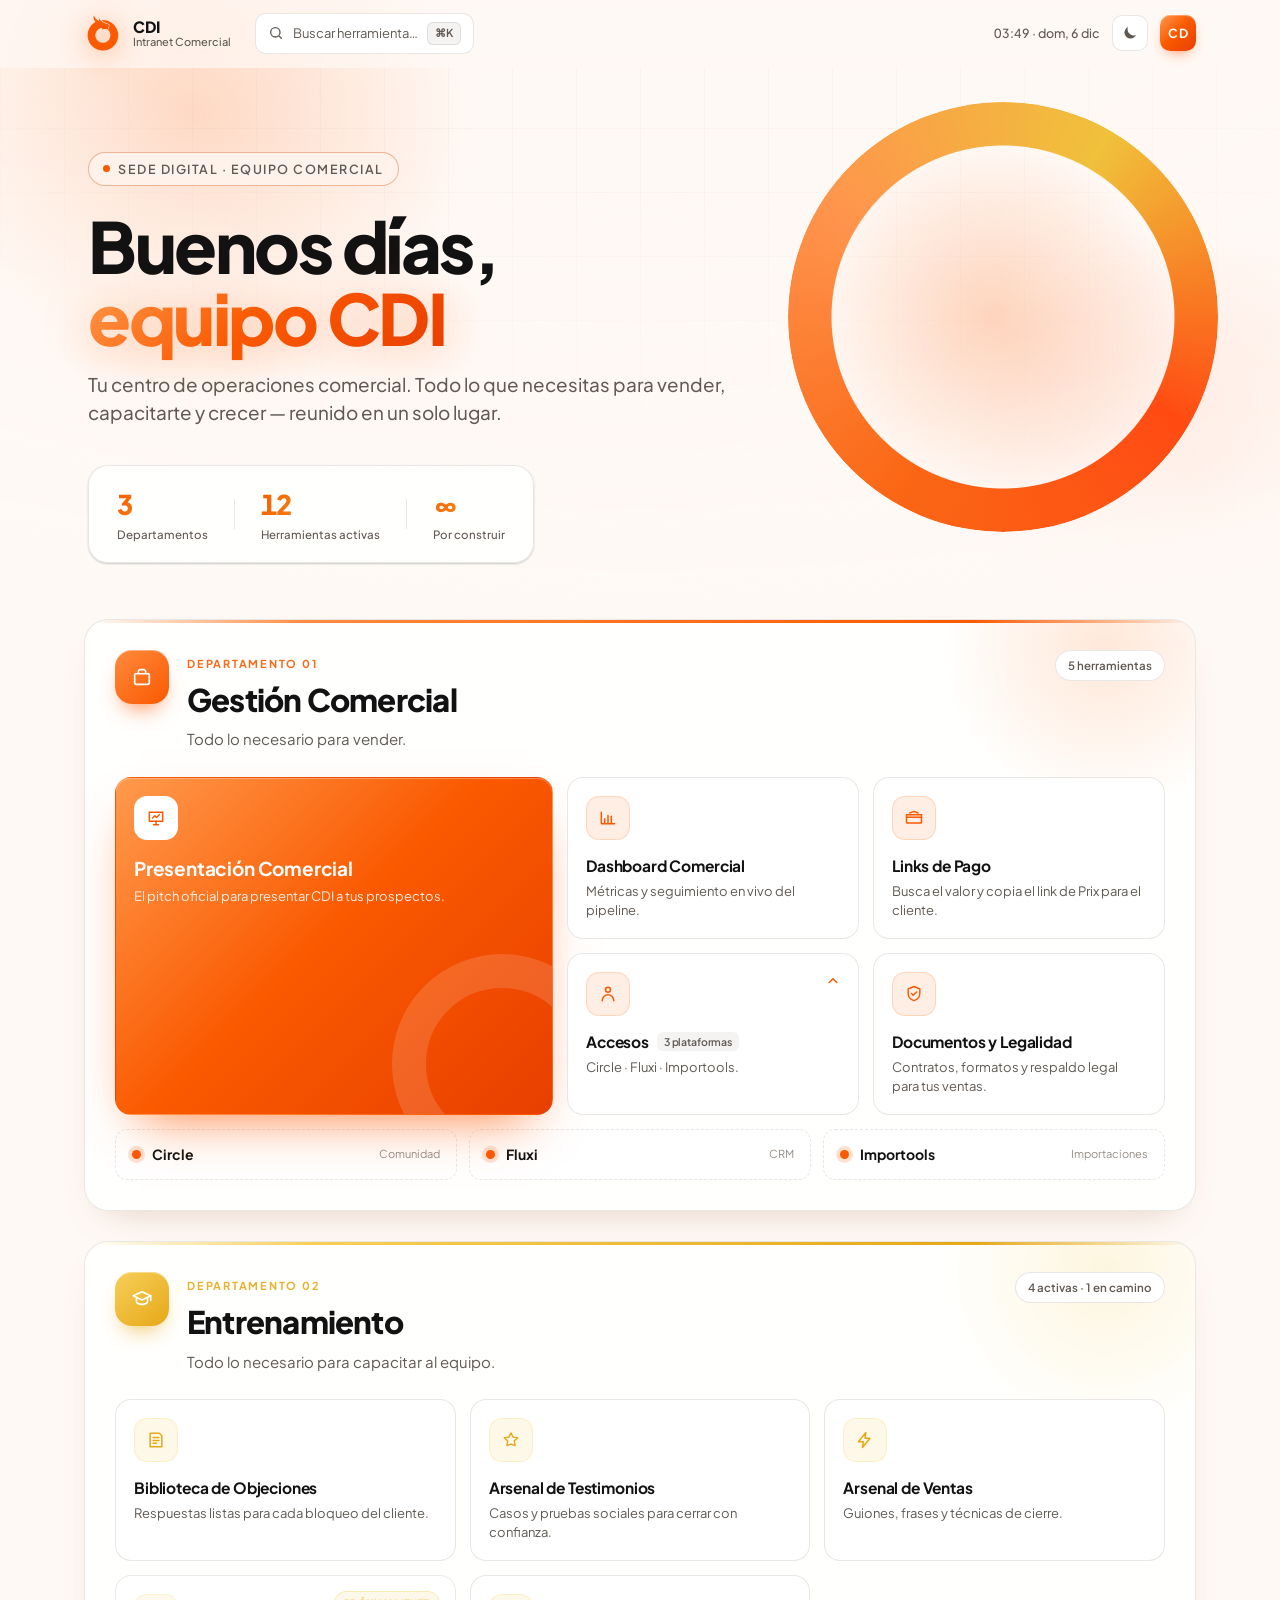
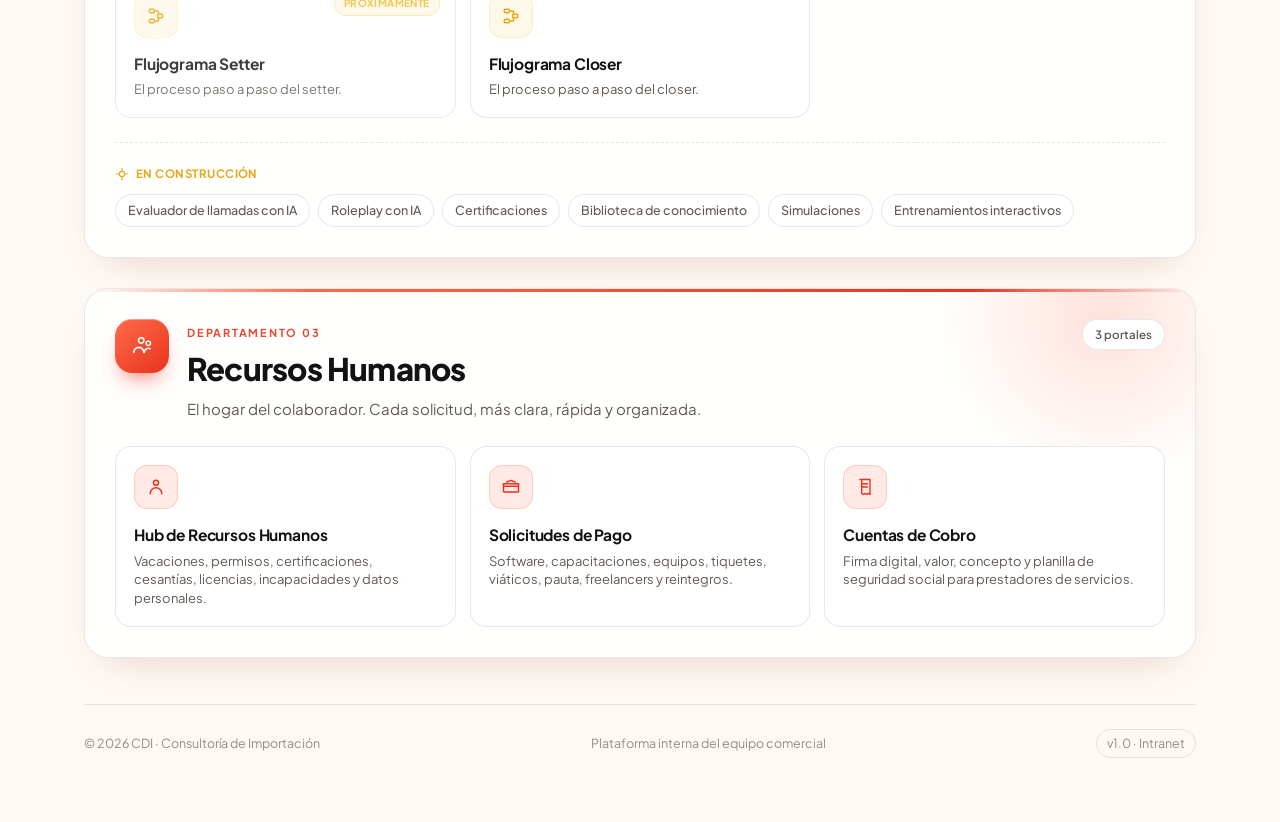
==== index.html @ a58d9285 "Links de Pago: página con los links de Prix para copiar Lee en vivo la hoja de links de Prix (con co" ====
<!DOCTYPE html>
<html lang="es" data-theme="dark">
<head>
  <meta charset="UTF-8" />
  <meta name="viewport" content="width=device-width, initial-scale=1.0" />
  <meta name="description" content="Intranet Comercial de CDI — la sede digital del equipo comercial." />
  <meta name="theme-color" content="#070707" />
  <title>CDI · Intranet Comercial</title>
  <link rel="icon" type="image/png" href="favicon.png?v=1">
  <link rel="apple-touch-icon" href="apple-touch-icon.png?v=1">

  <!-- Tipografía de marca Círculo: Plus Jakarta Sans (con fallback de sistema) -->
  <link rel="preconnect" href="https://fonts.googleapis.com" />
  <link rel="preconnect" href="https://fonts.gstatic.com" crossorigin />
  <!-- la fuente carga sin bloquear: la página se muestra de inmediato y la letra cambia al llegar -->
  <link href="https://fonts.googleapis.com/css2?family=Plus+Jakarta+Sans:wght@400;500;600;700;800&display=swap" rel="stylesheet" media="print" onload="this.media='all'" />
  <noscript><link href="https://fonts.googleapis.com/css2?family=Plus+Jakarta+Sans:wght@400;500;600;700;800&display=swap" rel="stylesheet" /></noscript>

  <link rel="stylesheet" href="style.css" />
</head>
<body>
  <!-- Capa ambiental de fondo -->
  <div class="ambient" aria-hidden="true">
    <span class="orb orb--a"></span>
    <span class="orb orb--b"></span>
    <span class="orb orb--c"></span>
    <span class="grid-lines"></span>
  </div>

  <!-- ===================== TOPBAR ===================== -->
  <header class="topbar" id="topbar">
    <div class="topbar__inner">
      <a class="brand" href="#top" aria-label="CDI · Intranet Comercial">
        <span class="brand__mark">
          <img src="logo-circulo.png" alt="" width="38" height="38">
        </span>
        <span class="brand__text">
          <strong>CDI</strong>
          <em>Intranet Comercial</em>
        </span>
      </a>

      <button class="cmd" id="cmdOpen" type="button" aria-label="Buscar en la intranet">
        <svg viewBox="0 0 24 24" width="16" height="16" aria-hidden="true"><circle cx="11" cy="11" r="7" fill="none" stroke="currentColor" stroke-width="2"/><path d="m20 20-3.2-3.2" stroke="currentColor" stroke-width="2" stroke-linecap="round"/></svg>
        <span>Buscar herramienta…</span>
        <kbd>⌘K</kbd>
      </button>

      <div class="topbar__right">
        <span class="clock" id="clock" aria-hidden="true">—</span>
        <button class="icon-btn" id="themeToggle" type="button" aria-label="Cambiar tema">
          <svg class="ic-sun" viewBox="0 0 24 24" width="18" height="18" aria-hidden="true"><circle cx="12" cy="12" r="4.2" fill="currentColor"/><g stroke="currentColor" stroke-width="1.8" stroke-linecap="round"><path d="M12 3v2.4M12 18.6V21M3 12h2.4M18.6 12H21M5.6 5.6l1.7 1.7M16.7 16.7l1.7 1.7M18.4 5.6l-1.7 1.7M7.3 16.7l-1.7 1.7"/></g></svg>
          <svg class="ic-moon" viewBox="0 0 24 24" width="18" height="18" aria-hidden="true"><path d="M20 14.5A8 8 0 0 1 9.5 4a8 8 0 1 0 10.5 10.5Z" fill="currentColor"/></svg>
        </button>
        <div class="avatar" id="avatar" title="Colaborador CDI">CD</div>
      </div>
    </div>
  </header>

  <main id="top">
    <!-- ===================== HERO / LOBBY ===================== -->
    <section class="hero reveal">
      <p class="hero__eyebrow">
        <span class="pulse"></span> Sede digital · Equipo Comercial
      </p>
      <h1 class="hero__title" id="greeting">Bienvenido a CDI</h1>
      <p class="hero__sub">
        Tu centro de operaciones comercial. Todo lo que necesitas para vender,
        capacitarte y crecer — reunido en un solo lugar.
      </p>

      <div class="hero__stats">
        <div class="stat">
          <span class="stat__num" data-count="3">3</span>
          <span class="stat__label">Departamentos</span>
        </div>
        <span class="stat__div"></span>
        <div class="stat">
          <span class="stat__num" data-count="12">12</span>
          <span class="stat__label">Herramientas activas</span>
        </div>
        <span class="stat__div"></span>
        <div class="stat">
          <span class="stat__num">∞</span>
          <span class="stat__label">Por construir</span>
        </div>
      </div>
    </section>

    <!-- ===================== DEPARTAMENTOS ===================== -->
    <section class="departments" aria-label="Departamentos">

      <!-- ========== 1 · GESTIÓN COMERCIAL ========== -->
      <article class="dept dept--comercial reveal" data-accent="comercial" id="dep-comercial">
        <div class="dept__glow" aria-hidden="true"></div>
        <header class="dept__head">
          <div class="dept__badge">
            <svg viewBox="0 0 24 24" width="22" height="22" aria-hidden="true"><path d="M4 8.5h16M8 8.5V6.2A2.2 2.2 0 0 1 10.2 4h3.6A2.2 2.2 0 0 1 16 6.2v2.3M5 8.5h14a1 1 0 0 1 1 1V18a2 2 0 0 1-2 2H6a2 2 0 0 1-2-2V9.5a1 1 0 0 1 1-1Z" fill="none" stroke="currentColor" stroke-width="1.8" stroke-linejoin="round"/></svg>
          </div>
          <div class="dept__titles">
            <span class="dept__kicker">Departamento 01</span>
            <h2 class="dept__name">Gestión Comercial</h2>
            <p class="dept__desc">Todo lo necesario para vender.</p>
          </div>
          <span class="dept__count">5 herramientas</span>
        </header>

        <div class="tools tools--feature">
          <a class="tool tool--primary" href="https://consultoriaimportacion-crypto.github.io/Presentacion/" target="_blank" rel="noopener" data-name="presentación comercial">
            <span class="tool__ic">
              <svg viewBox="0 0 24 24" width="20" height="20" aria-hidden="true"><path d="M4 5h16v11H4z" fill="none" stroke="currentColor" stroke-width="1.8"/><path d="M9 20h6M12 16v4" stroke="currentColor" stroke-width="1.8" stroke-linecap="round"/><path d="M8 12l2.6-2.6 2 2L16 8" fill="none" stroke="currentColor" stroke-width="1.8" stroke-linecap="round" stroke-linejoin="round"/></svg>
            </span>
            <span class="tool__body">
              <strong class="tool__name">Presentación Comercial</strong>
              <span class="tool__desc">El pitch oficial para presentar CDI a tus prospectos.</span>
            </span>
            <span class="tool__arrow" aria-hidden="true">↗</span>
          </a>

          <a class="tool" href="https://mejiacarlosenrique.github.io/GHL---CDI/" target="_blank" rel="noopener" data-name="dashboard comercial">
            <span class="tool__ic">
              <svg viewBox="0 0 24 24" width="20" height="20" aria-hidden="true"><path d="M4 19V5M20 19H4M8 19v-6M12 19V9M16 19v-9" fill="none" stroke="currentColor" stroke-width="1.8" stroke-linecap="round" stroke-linejoin="round"/></svg>
            </span>
            <span class="tool__body">
              <strong class="tool__name">Dashboard Comercial</strong>
              <span class="tool__desc">Métricas y seguimiento en vivo del pipeline.</span>
            </span>
            <span class="tool__arrow" aria-hidden="true">↗</span>
          </a>

          <a class="tool" href="pagos.html" data-name="links de pago prix pse cobro">
            <span class="tool__ic">
              <svg viewBox="0 0 24 24" width="20" height="20" aria-hidden="true"><path d="M3 8h18v9a1 1 0 0 1-1 1H4a1 1 0 0 1-1-1V8Z" fill="none" stroke="currentColor" stroke-width="1.8"/><path d="M3 11h18" stroke="currentColor" stroke-width="1.8"/><path d="M7 6l5-2 5 2" fill="none" stroke="currentColor" stroke-width="1.8" stroke-linecap="round" stroke-linejoin="round"/></svg>
            </span>
            <span class="tool__body">
              <strong class="tool__name">Links de Pago</strong>
              <span class="tool__desc">Busca el valor y copia el link de Prix para el cliente.</span>
            </span>
            <span class="tool__arrow" aria-hidden="true">→</span>
          </a>

          <button class="tool tool--group" type="button" data-name="accesos circle fluxi importools" aria-expanded="true" aria-controls="accesos-panel">
            <span class="tool__ic">
              <svg viewBox="0 0 24 24" width="20" height="20" aria-hidden="true"><path d="M15 7a3 3 0 1 0-6 0 3 3 0 0 0 6 0Z" fill="none" stroke="currentColor" stroke-width="1.8"/><path d="M5 20a7 7 0 0 1 14 0" fill="none" stroke="currentColor" stroke-width="1.8" stroke-linecap="round"/></svg>
            </span>
            <span class="tool__body">
              <strong class="tool__name">Accesos <span class="tool__hint">3 plataformas</span></strong>
              <span class="tool__desc">Circle · Fluxi · Importools.</span>
            </span>
            <span class="tool__chev" aria-hidden="true">
              <svg viewBox="0 0 24 24" width="18" height="18"><path d="m7 10 5 5 5-5" fill="none" stroke="currentColor" stroke-width="2" stroke-linecap="round" stroke-linejoin="round"/></svg>
            </span>
          </button>

          <a class="tool" href="legalidad.html" data-name="documentos y legalidad contratos cámara de comercio rut certificación bancaria">
            <span class="tool__ic">
              <svg viewBox="0 0 24 24" width="20" height="20" aria-hidden="true"><path d="M12 3l7 3v5c0 4.4-3 7.6-7 9-4-1.4-7-4.6-7-9V6l7-3Z" fill="none" stroke="currentColor" stroke-width="1.7" stroke-linejoin="round"/><path d="M9 11.5l2 2 4-4" fill="none" stroke="currentColor" stroke-width="1.7" stroke-linecap="round" stroke-linejoin="round"/></svg>
            </span>
            <span class="tool__body">
              <strong class="tool__name">Documentos y Legalidad</strong>
              <span class="tool__desc">Contratos, formatos y respaldo legal para tus ventas.</span>
            </span>
            <span class="tool__arrow" aria-hidden="true">→</span>
          </a>
        </div>

        <div class="accesos" id="accesos-panel">
          <a class="access" href="https://curso.circulodeimportadores.com/c/avisos-y-comunidad?post_login_redirect=https%3A%2F%2Fcurso.circulodeimportadores.com%2F">
            <span class="access__dot"></span>
            <span class="access__name">Circle</span>
            <span class="access__meta">Comunidad</span>
          </a>
          <a class="access" href="https://app.fluxi.co/">
            <span class="access__dot"></span>
            <span class="access__name">Fluxi</span>
            <span class="access__meta">CRM</span>
          </a>
          <a class="access" href="https://importools.com.co/dashboard/importaciones/">
            <span class="access__dot"></span>
            <span class="access__name">Importools</span>
            <span class="access__meta">Importaciones</span>
          </a>
        </div>
      </article>

      <!-- ========== 2 · ENTRENAMIENTO ========== -->
      <article class="dept dept--entrenamiento reveal" data-accent="entrenamiento" id="dep-entrenamiento">
        <div class="dept__glow" aria-hidden="true"></div>
        <header class="dept__head">
          <div class="dept__badge">
            <svg viewBox="0 0 24 24" width="22" height="22" aria-hidden="true"><path d="M12 4 2.5 8.5 12 13l9.5-4.5L12 4Z" fill="none" stroke="currentColor" stroke-width="1.8" stroke-linejoin="round"/><path d="M6 10.5V15c0 1.4 2.7 2.8 6 2.8s6-1.4 6-2.8v-4.5M21.5 8.5v5" fill="none" stroke="currentColor" stroke-width="1.8" stroke-linecap="round"/></svg>
          </div>
          <div class="dept__titles">
            <span class="dept__kicker">Departamento 02</span>
            <h2 class="dept__name">Entrenamiento</h2>
            <p class="dept__desc">Todo lo necesario para capacitar al equipo.</p>
          </div>
          <span class="dept__count">4 activas · 1 en camino</span>
        </header>

        <div class="tools tools--grid">
          <a class="tool" href="https://consultoriaimportacion-crypto.github.io/objeciones/" target="_blank" rel="noopener" data-name="biblioteca de objeciones">
            <span class="tool__ic">
              <svg viewBox="0 0 24 24" width="20" height="20" aria-hidden="true"><path d="M5 4h11l3 3v13H5z" fill="none" stroke="currentColor" stroke-width="1.8" stroke-linejoin="round"/><path d="M8.5 9h7M8.5 12.5h7M8.5 16h4" stroke="currentColor" stroke-width="1.8" stroke-linecap="round"/></svg>
            </span>
            <span class="tool__body">
              <strong class="tool__name">Biblioteca de Objeciones</strong>
              <span class="tool__desc">Respuestas listas para cada bloqueo del cliente.</span>
            </span>
            <span class="tool__arrow" aria-hidden="true">↗</span>
          </a>

          <a class="tool" href="https://consultoriaimportacion-crypto.github.io/ARSENAL-DE-TESTIMONIOS/Arsenal_de_Casos.html" target="_blank" rel="noopener" data-name="arsenal de testimonios">
            <span class="tool__ic">
              <svg viewBox="0 0 24 24" width="20" height="20" aria-hidden="true"><path d="M12 3.5l2.5 5 5.5.8-4 3.9.95 5.5L12 16.9 7.1 18.7 8 13.2 4 9.3l5.5-.8L12 3.5Z" fill="none" stroke="currentColor" stroke-width="1.7" stroke-linejoin="round"/></svg>
            </span>
            <span class="tool__body">
              <strong class="tool__name">Arsenal de Testimonios</strong>
              <span class="tool__desc">Casos y pruebas sociales para cerrar con confianza.</span>
            </span>
            <span class="tool__arrow" aria-hidden="true">↗</span>
          </a>

          <a class="tool" href="https://consultoriaimportacion-crypto.github.io/closing/?v=2" target="_blank" rel="noopener" data-name="arsenal de ventas cierre closing">
            <span class="tool__ic">
              <svg viewBox="0 0 24 24" width="20" height="20" aria-hidden="true"><path d="M13 3 4 14h6l-1 7 9-11h-6l1-7Z" fill="none" stroke="currentColor" stroke-width="1.8" stroke-linejoin="round"/></svg>
            </span>
            <span class="tool__body">
              <strong class="tool__name">Arsenal de Ventas</strong>
              <span class="tool__desc">Guiones, frases y técnicas de cierre.</span>
            </span>
            <span class="tool__arrow" aria-hidden="true">↗</span>
          </a>

          <span class="tool tool--soon" data-name="flujograma setter" aria-disabled="true" tabindex="0">
            <span class="tool__ic">
              <svg viewBox="0 0 24 24" width="20" height="20" aria-hidden="true"><rect x="4" y="4" width="6" height="4" rx="1" fill="none" stroke="currentColor" stroke-width="1.8"/><rect x="14" y="10" width="6" height="4" rx="1" fill="none" stroke="currentColor" stroke-width="1.8"/><rect x="4" y="16" width="6" height="4" rx="1" fill="none" stroke="currentColor" stroke-width="1.8"/><path d="M10 6h4a1 1 0 0 1 1 1v3M10 18h4a1 1 0 0 0 1-1v-3" fill="none" stroke="currentColor" stroke-width="1.8"/></svg>
            </span>
            <span class="tool__body">
              <strong class="tool__name">Flujograma Setter</strong>
              <span class="tool__desc">El proceso paso a paso del setter.</span>
            </span>
            <span class="badge badge--soon">Próximamente</span>
          </span>

          <a class="tool" href="https://consultoriaimportacion-crypto.github.io/FLUJOCLOSING/" target="_blank" rel="noopener" data-name="flujograma closer proceso cierre">
            <span class="tool__ic">
              <svg viewBox="0 0 24 24" width="20" height="20" aria-hidden="true"><rect x="4" y="4" width="6" height="4" rx="1" fill="none" stroke="currentColor" stroke-width="1.8"/><rect x="14" y="10" width="6" height="4" rx="1" fill="none" stroke="currentColor" stroke-width="1.8"/><rect x="4" y="16" width="6" height="4" rx="1" fill="none" stroke="currentColor" stroke-width="1.8"/><path d="M10 6h4a1 1 0 0 1 1 1v3M10 18h4a1 1 0 0 0 1-1v-3" fill="none" stroke="currentColor" stroke-width="1.8"/></svg>
            </span>
            <span class="tool__body">
              <strong class="tool__name">Flujograma Closer</strong>
              <span class="tool__desc">El proceso paso a paso del closer.</span>
            </span>
            <span class="tool__arrow" aria-hidden="true">↗</span>
          </a>
        </div>

        <footer class="roadmap">
          <span class="roadmap__label">
            <svg viewBox="0 0 24 24" width="14" height="14" aria-hidden="true"><path d="M12 2v4M12 18v4M2 12h4M18 12h4" stroke="currentColor" stroke-width="2" stroke-linecap="round"/><circle cx="12" cy="12" r="4.5" fill="none" stroke="currentColor" stroke-width="2"/></svg>
            En construcción
          </span>
          <ul class="roadmap__chips">
            <li>Evaluador de llamadas con IA</li>
            <li>Roleplay con IA</li>
            <li>Certificaciones</li>
            <li>Biblioteca de conocimiento</li>
            <li>Simulaciones</li>
            <li>Entrenamientos interactivos</li>
          </ul>
        </footer>
      </article>

      <!-- ========== 3 · RECURSOS HUMANOS ========== -->
      <article class="dept dept--rrhh reveal" data-accent="rrhh" id="dep-rrhh">
        <div class="dept__glow" aria-hidden="true"></div>
        <header class="dept__head">
          <div class="dept__badge">
            <svg viewBox="0 0 24 24" width="22" height="22" aria-hidden="true"><path d="M9 8a3 3 0 1 0-.001-.001M16.5 9a2.4 2.4 0 1 0 0-.001" fill="none" stroke="currentColor" stroke-width="1.8"/><path d="M3 19a5.5 5.5 0 0 1 11 0M14.5 19a4.5 4.5 0 0 1 6.5-4.02" fill="none" stroke="currentColor" stroke-width="1.8" stroke-linecap="round"/></svg>
          </div>
          <div class="dept__titles">
            <span class="dept__kicker">Departamento 03</span>
            <h2 class="dept__name">Recursos Humanos</h2>
            <p class="dept__desc">El hogar del colaborador. Cada solicitud, más clara, rápida y organizada.</p>
          </div>
          <span class="dept__count">3 portales</span>
        </header>

        <div class="tools tools--grid">
          <a class="tool" href="https://script.google.com/macros/s/AKfycbxIp4zqeXZGeF3pByD9rQe2dy8ywq8Gs6Z43b3OyNgXsw26rpiQXkJwePshu7A9S2L6PQ/exec" target="_blank" rel="noopener" data-name="hub de recursos humanos vacaciones permisos incapacidades">
            <span class="tool__ic">
              <svg viewBox="0 0 24 24" width="20" height="20" aria-hidden="true"><path d="M15 7a3 3 0 1 0-6 0 3 3 0 0 0 6 0Z" fill="none" stroke="currentColor" stroke-width="1.8"/><path d="M5 20a7 7 0 0 1 14 0" fill="none" stroke="currentColor" stroke-width="1.8" stroke-linecap="round"/></svg>
            </span>
            <span class="tool__body">
              <strong class="tool__name">Hub de Recursos Humanos</strong>
              <span class="tool__desc">Vacaciones, permisos, certificaciones, cesantías, licencias, incapacidades y datos personales.</span>
            </span>
            <span class="tool__arrow" aria-hidden="true">↗</span>
          </a>

          <a class="tool" href="https://script.google.com/macros/s/AKfycbwYhcwB9-ssNK3XIppE-UbyPW4-LU3EAcSBA6LuRrw-Fv2vvN2JLWUM8jHxZQyGgWH2Pg/exec" target="_blank" rel="noopener" data-name="portal de solicitudes de pago viaticos software">
            <span class="tool__ic">
              <svg viewBox="0 0 24 24" width="20" height="20" aria-hidden="true"><path d="M3 8h18v9a1 1 0 0 1-1 1H4a1 1 0 0 1-1-1V8Z" fill="none" stroke="currentColor" stroke-width="1.8"/><path d="M3 11h18" stroke="currentColor" stroke-width="1.8"/><path d="M7 6l5-2 5 2" fill="none" stroke="currentColor" stroke-width="1.8" stroke-linecap="round" stroke-linejoin="round"/></svg>
            </span>
            <span class="tool__body">
              <strong class="tool__name">Solicitudes de Pago</strong>
              <span class="tool__desc">Software, capacitaciones, equipos, tiquetes, viáticos, pauta, freelancers y reintegros.</span>
            </span>
            <span class="tool__arrow" aria-hidden="true">↗</span>
          </a>

          <a class="tool" href="https://script.google.com/macros/s/AKfycbyQmAAyQeXSKdE66JiZekl02hXFp1_J5DjIG2PfjMC3YqGB8W5sEboW4dJCLk_t1_Sy/exec" target="_blank" rel="noopener" data-name="portal de cuentas de cobro firma digital">
            <span class="tool__ic">
              <svg viewBox="0 0 24 24" width="20" height="20" aria-hidden="true"><path d="M6 3h12v18l-2-1.3-2 1.3-2-1.3-2 1.3-2-1.3V3Z" fill="none" stroke="currentColor" stroke-width="1.7" stroke-linejoin="round"/><path d="M9 8h6M9 12h6" stroke="currentColor" stroke-width="1.7" stroke-linecap="round"/></svg>
            </span>
            <span class="tool__body">
              <strong class="tool__name">Cuentas de Cobro</strong>
              <span class="tool__desc">Firma digital, valor, concepto y planilla de seguridad social para prestadores de servicios.</span>
            </span>
            <span class="tool__arrow" aria-hidden="true">↗</span>
          </a>
        </div>
      </article>

    </section>

    <footer class="site-foot">
      <span>© <span id="year">2026</span> CDI · Consultoría de Importación</span>
      <span class="site-foot__mid">Plataforma interna del equipo comercial</span>
      <span class="site-foot__ver">v1.0 · Intranet</span>
    </footer>
  </main>

  <!-- ===================== COMMAND PALETTE ===================== -->
  <div class="palette" id="palette" hidden>
    <div class="palette__backdrop" data-close></div>
    <div class="palette__panel" role="dialog" aria-modal="true" aria-label="Buscar herramienta">
      <div class="palette__input">
        <svg viewBox="0 0 24 24" width="18" height="18" aria-hidden="true"><circle cx="11" cy="11" r="7" fill="none" stroke="currentColor" stroke-width="2"/><path d="m20 20-3.2-3.2" stroke="currentColor" stroke-width="2" stroke-linecap="round"/></svg>
        <input type="text" id="paletteInput" placeholder="Buscar herramienta, departamento o recurso…" autocomplete="off" />
        <kbd data-close>Esc</kbd>
      </div>
      <ul class="palette__list" id="paletteList"></ul>
      <div class="palette__empty" id="paletteEmpty" hidden>Sin resultados.</div>
    </div>
  </div>

  <div class="toast" id="toast" role="status" aria-live="polite"></div>

  <script src="script.js"></script>
</body>
</html>
---- style.css ----
/* ==========================================================================
   CDI · Intranet Comercial — style.css
   Vanilla. Sin frameworks. Sin dependencias.
   ========================================================================== */

/* ----------------------------- TOKENS ------------------------------------ */
/* Paleta de Círculo de Importadores: negro profundo + naranja fuego + dorado */
:root {
  --ff: "Plus Jakarta Sans", -apple-system, BlinkMacSystemFont, "Segoe UI", Roboto, Helvetica, Arial, sans-serif;

  /* Marca Círculo */
  --cdi:        #FA5900;   /* naranja fuego */
  --cdi-2:      #FF8A3D;   /* naranja claro */
  --ember:      #FF3D00;   /* brasa */
  --gold:       #EFBC2A;   /* dorado */
  --fire: linear-gradient(135deg, #FF9A4D 0%, #FA5900 48%, #E83F00 100%);

  /* Acentos por departamento (todos dentro de la paleta) */
  --acc-comercial-1: #FF8A3D;  --acc-comercial-2: #FA5900;
  --acc-entren-1:    #F7CF5A;  --acc-entren-2:    #E6A817;
  --acc-rrhh-1:      #FF6B4A;  --acc-rrhh-2:      #E8331C;

  --radius:     24px;
  --radius-sm:  16px;
  --radius-xs:  12px;

  --maxw: 1160px;
  --ease: cubic-bezier(.22,.61,.36,1);
  --ease-out: cubic-bezier(.16,1,.3,1);

  --shadow-sm: 0 1px 2px rgba(0,0,0,.2);
  --shadow:    0 18px 40px -20px rgba(0,0,0,.7);
  --shadow-lg: 0 40px 80px -30px rgba(0,0,0,.75);
}

/* ---- Tema oscuro (default) ---- */
[data-theme="dark"] {
  --bg:        #070707;
  --bg-2:      #0E0E0E;
  --panel:     rgba(17,17,17,.9);
  --panel-2:   rgba(28,28,28,.6);
  --tile:      rgba(255,255,255,.035);
  --tile-h:    rgba(255,255,255,.065);
  --line:      rgba(255,255,255,.085);
  --line-2:    rgba(255,255,255,.055);
  --text:      #F8F5F2;
  --muted:     #ABA49E;
  --faint:     #79736D;
  --kbd:       rgba(255,255,255,.07);
  --spot:      rgba(250,89,0,.14);
  color-scheme: dark;
}

/* ---- Tema claro ---- */
[data-theme="light"] {
  --bg:        #FFF9F5;
  --bg-2:      #FFF1E7;
  --panel:     rgba(255,255,255,.9);
  --panel-2:   rgba(255,255,255,.75);
  --tile:      #ffffff;
  --tile-h:    #FFFAF6;
  --line:      rgba(40,20,5,.10);
  --line-2:    rgba(40,20,5,.065);
  --text:      #121212;
  --muted:     #615A54;
  --faint:     #948C85;
  --kbd:       rgba(40,20,5,.05);
  --spot:      rgba(250,89,0,.09);
  color-scheme: light;
  --shadow:    0 18px 40px -22px rgba(120,50,0,.25);
  --shadow-lg: 0 40px 80px -34px rgba(120,50,0,.3);
}

/* ----------------------------- RESET ------------------------------------- */
*, *::before, *::after { box-sizing: border-box; margin: 0; padding: 0; }
html { scroll-behavior: smooth; -webkit-text-size-adjust: 100%; overflow-x: clip; }
body {
  font-family: var(--ff);
  background: var(--bg);
  color: var(--text);
  line-height: 1.5;
  min-height: 100dvh;
  overflow-x: clip;
  -webkit-font-smoothing: antialiased;
  text-rendering: optimizeLegibility;
  letter-spacing: 0;
  transition: background .5s var(--ease), color .35s var(--ease);
}
a { color: inherit; text-decoration: none; }
button { font: inherit; color: inherit; cursor: pointer; background: none; border: none; }
img, svg { display: block; }
::selection { background: color-mix(in srgb, var(--cdi) 45%, transparent); color: #fff; }

/* ----------------------------- AMBIENT ----------------------------------- */
.ambient { position: fixed; inset: 0; z-index: -1; overflow: hidden; pointer-events: none; }
.ambient::after {
  content: ""; position: absolute; inset: 0;
  background: radial-gradient(120% 80% at 50% -10%, transparent 40%, var(--bg) 100%);
}
.orb { position: absolute; border-radius: 50%; opacity: .5; } /* sin filter: blur, el degradado ya es suave y así no pesa */
.orb--a { width: 46vw; height: 46vw; top: -14vw; left: -8vw;
  background: radial-gradient(circle, var(--cdi) 0%, transparent 68%); opacity: .32; }
.orb--b { width: 38vw; height: 38vw; top: 24vh; right: -12vw;
  background: radial-gradient(circle, var(--ember) 0%, transparent 68%); opacity: .16; }
.orb--c { width: 34vw; height: 34vw; bottom: -12vw; left: 30vw;
  background: radial-gradient(circle, var(--gold) 0%, transparent 68%); opacity: .16; }
[data-theme="light"] .orb { opacity: .2; }
.grid-lines { position: absolute; inset: 0;
  background-image: linear-gradient(var(--line-2) 1px, transparent 1px),
                    linear-gradient(90deg, var(--line-2) 1px, transparent 1px);
  background-size: 64px 64px;
  mask-image: radial-gradient(120% 90% at 50% 0%, #000 5%, transparent 70%);
  opacity: .5; }

/* ----------------------------- TOPBAR ------------------------------------ */
.topbar { position: sticky; top: 0; z-index: 40;
  backdrop-filter: saturate(1.4) blur(16px); -webkit-backdrop-filter: saturate(1.4) blur(16px);
  background: color-mix(in srgb, var(--bg) 72%, transparent);
  border-bottom: 1px solid transparent; transition: border-color .3s, background .3s; }
.topbar.is-stuck { border-bottom-color: var(--line); }
.topbar__inner { max-width: var(--maxw); margin: 0 auto; padding: 13px 24px;
  display: flex; align-items: center; gap: 18px; }

.brand { display: flex; align-items: center; gap: 11px; flex-shrink: 0; }
.brand__mark { width: 38px; height: 38px; display: grid; place-items: center;
  filter: drop-shadow(0 4px 14px rgba(250,89,0,.45)); transition: transform .5s var(--ease-out); }
.brand__mark img { width: 100%; height: 100%; }
.brand:hover .brand__mark { transform: rotate(-12deg) scale(1.05); }
.brand__text { display: flex; flex-direction: column; line-height: 1.05; }
.brand__text strong { font-size: 15.5px; font-weight: 800; letter-spacing: .01em; }
.brand__text em { font-style: normal; font-size: 11px; color: var(--muted); font-weight: 500; }

.cmd { margin-left: 6px; display: flex; align-items: center; gap: 9px;
  padding: 8px 12px; border-radius: 11px; color: var(--muted);
  background: var(--tile); border: 1px solid var(--line); min-width: 210px;
  transition: border-color .2s, background .2s, color .2s; }
.cmd:hover { border-color: color-mix(in srgb, var(--cdi) 40%, var(--line)); color: var(--text); }
.cmd span { font-size: 13px; flex: 1; text-align: left; }
.cmd kbd, .palette kbd { font-family: var(--ff); font-size: 11px; font-weight: 600;
  padding: 2px 7px; border-radius: 6px; background: var(--kbd); color: var(--muted);
  border: 1px solid var(--line); }

.topbar__right { margin-left: auto; display: flex; align-items: center; gap: 12px; }
.clock { font-size: 12.5px; color: var(--muted); font-variant-numeric: tabular-nums; font-weight: 500; }
.icon-btn { width: 36px; height: 36px; border-radius: 10px; display: grid; place-items: center;
  color: var(--muted); border: 1px solid var(--line); background: var(--tile);
  transition: color .2s, border-color .2s, transform .2s; }
.icon-btn:hover { color: var(--text); border-color: var(--line); transform: translateY(-1px); }
.ic-moon { display: none; }
[data-theme="light"] .ic-sun { display: none; }
[data-theme="light"] .ic-moon { display: block; }
.avatar { width: 36px; height: 36px; border-radius: 10px; display: grid; place-items: center;
  font-size: 12.5px; font-weight: 700; color: #fff; letter-spacing: .04em;
  background: var(--fire);
  box-shadow: 0 6px 16px -8px var(--cdi), inset 0 1px 0 rgba(255,255,255,.3); }

/* ----------------------------- HERO -------------------------------------- */
main { max-width: var(--maxw); margin: 0 auto; padding: 0 24px 64px; }
.hero { position: relative; padding: 84px 4px 56px; isolation: isolate; }
/* anillo de marca (eco del logo de Círculo) */
.hero::before { content: ""; position: absolute; z-index: -1; right: -2%; top: 34px;
  width: min(430px, 40vw); aspect-ratio: 1; border-radius: 50%;
  background: conic-gradient(from 210deg, #FA5900, #FF8A3D, #EFBC2A, #FF3D00, #FA5900);
  -webkit-mask: radial-gradient(farthest-side, transparent calc(100% - 44px), #000 calc(100% - 43px));
          mask: radial-gradient(farthest-side, transparent calc(100% - 44px), #000 calc(100% - 43px));
  opacity: .92; animation: spin 38s linear infinite; will-change: transform; }
.hero::after { content: ""; position: absolute; z-index: -2; right: 2%; top: 70px;
  width: min(360px, 34vw); aspect-ratio: 1; border-radius: 50%;
  background: radial-gradient(circle, rgba(250,89,0,.42), transparent 70%); }
[data-theme="light"] .hero::after { opacity: .55; }
.hero__eyebrow { display: inline-flex; align-items: center; gap: 8px; font-size: 12.5px;
  font-weight: 600; color: var(--muted); text-transform: uppercase; letter-spacing: .12em;
  padding: 7px 14px; border: 1px solid color-mix(in srgb, var(--cdi) 30%, var(--line)); border-radius: 999px;
  background: color-mix(in srgb, var(--cdi) 8%, var(--tile)); }
.pulse { width: 7px; height: 7px; border-radius: 50%; background: var(--cdi);
  box-shadow: 0 0 0 0 color-mix(in srgb, var(--cdi) 70%, transparent); animation: pulse 2.4s infinite; }
@keyframes pulse { 0% { box-shadow: 0 0 0 0 color-mix(in srgb, var(--cdi) 60%, transparent); }
  70% { box-shadow: 0 0 0 9px transparent; } 100% { box-shadow: 0 0 0 0 transparent; } }

.hero__title { margin: 24px 0 16px; font-size: clamp(2.5rem, 6.4vw, 4.4rem); font-weight: 800;
  line-height: 1.02; letter-spacing: -0.035em; max-width: 13ch; color: var(--text); }
.fire-text { white-space: nowrap; background: var(--fire); -webkit-background-clip: text; background-clip: text; color: transparent;
  filter: drop-shadow(0 6px 24px rgba(250,89,0,.35)); }
.hero__sub { font-size: clamp(1rem, 1.8vw, 1.18rem); color: var(--muted); max-width: 46ch; font-weight: 450; }

.hero__stats { margin-top: 38px; display: inline-flex; align-items: center; gap: 26px;
  padding: 18px 28px; border: 1px solid var(--line); border-radius: 20px;
  background: var(--panel); box-shadow: var(--shadow-sm); }
.stat { display: flex; flex-direction: column; gap: 2px; }
.stat__num { font-size: 1.7rem; font-weight: 800; letter-spacing: -.02em; font-variant-numeric: tabular-nums;
  background: linear-gradient(120deg, var(--cdi), var(--gold)); -webkit-background-clip: text; background-clip: text; color: transparent; }
.stat__label { font-size: 11.5px; color: var(--muted); font-weight: 500; }
.stat__div { width: 1px; height: 30px; background: var(--line); }

/* --------------------------- DEPARTMENTS --------------------------------- */
.departments { display: flex; flex-direction: column; gap: 30px; }

.dept { position: relative; isolation: isolate; overflow: hidden;
  border: 1px solid var(--line); border-radius: var(--radius); background: var(--panel);
  padding: 30px; box-shadow: var(--shadow);
  transition: transform .4s var(--ease-out), border-color .4s, box-shadow .4s; }
.dept::before { /* borde superior de fuego */
  content: ""; position: absolute; inset: 0 0 auto 0; height: 3px;
  background: linear-gradient(90deg, transparent, var(--a1) 20%, var(--a2) 80%, transparent); }
.dept:hover { transform: translateY(-3px); box-shadow: var(--shadow-lg);
  border-color: color-mix(in srgb, var(--a2) 30%, var(--line)); }
.dept__glow { position: absolute; z-index: -1; width: 340px; height: 340px; top: -140px; right: -80px;
  border-radius: 50%; background: radial-gradient(circle, var(--a1) 0%, transparent 68%);
  opacity: .2; transition: opacity .5s; }
.dept:hover .dept__glow { opacity: .38; }

.dept--comercial     { --a1: var(--acc-comercial-1); --a2: var(--acc-comercial-2); }
.dept--entrenamiento { --a1: var(--acc-entren-1);    --a2: var(--acc-entren-2); }
.dept--rrhh          { --a1: var(--acc-rrhh-1);      --a2: var(--acc-rrhh-2); }

.dept__head { display: flex; align-items: flex-start; gap: 18px; margin-bottom: 26px; }
.dept__badge { flex-shrink: 0; width: 54px; height: 54px; border-radius: 17px; display: grid; place-items: center;
  color: #fff; background: linear-gradient(140deg, var(--a1), var(--a2));
  box-shadow: 0 12px 24px -12px var(--a2), inset 0 1px 0 rgba(255,255,255,.35); }
.dept__titles { flex: 1; }
.dept__kicker { font-size: 11px; font-weight: 700; letter-spacing: .16em; text-transform: uppercase;
  color: var(--a2); opacity: .9; }
.dept__name { font-size: clamp(1.5rem, 3vw, 1.95rem); font-weight: 800; letter-spacing: -.025em; margin: 3px 0 5px; }
.dept__desc { color: var(--muted); font-size: 15px; max-width: 52ch; }
.dept__count { flex-shrink: 0; font-size: 11.5px; font-weight: 600; color: var(--muted);
  padding: 6px 12px; border: 1px solid var(--line); border-radius: 999px; background: var(--tile); white-space: nowrap; }

/* --- tool tiles --- */
.tools { display: grid; gap: 14px; }
.tools--feature { grid-template-columns: 1.5fr 1fr 1fr; grid-auto-rows: 1fr; }
.tools--feature .tool--primary { grid-row: span 2; }
.tools--grid { grid-template-columns: repeat(3, 1fr); }

.tool { position: relative; display: flex; flex-direction: column; gap: 14px; text-align: left;
  padding: 18px; border-radius: var(--radius-sm); background: var(--tile); border: 1px solid var(--line);
  min-height: 118px; overflow: hidden;
  transition: transform .28s var(--ease-out), background .28s, border-color .28s, box-shadow .28s; }
.tool::after { /* mouse spotlight */
  content: ""; position: absolute; inset: 0; opacity: 0; transition: opacity .3s; pointer-events: none;
  background: radial-gradient(200px circle at var(--mx,50%) var(--my,50%), var(--spot), transparent 70%); }
a.tool:hover, .tool--group:hover { transform: translateY(-3px); background: var(--tile-h);
  border-color: color-mix(in srgb, var(--a2) 45%, var(--line));
  box-shadow: 0 16px 30px -18px color-mix(in srgb, var(--a2) 60%, transparent); }
a.tool:hover::after, .tool--group:hover::after { opacity: 1; }
.tool:focus-visible { outline: 2px solid var(--a2); outline-offset: 2px; }

.tool__ic { width: 44px; height: 44px; border-radius: 13px; display: grid; place-items: center;
  color: var(--a2); background: color-mix(in srgb, var(--a1) 14%, transparent);
  border: 1px solid color-mix(in srgb, var(--a1) 26%, transparent); flex-shrink: 0;
  transition: transform .28s var(--ease-out); }
a.tool:hover .tool__ic, .tool--group:hover .tool__ic { transform: scale(1.06) rotate(-2deg); }
.tool__body { flex: 1; display: flex; flex-direction: column; gap: 5px; }
.tool__name { font-size: 15.5px; font-weight: 700; letter-spacing: -.01em; display: flex; align-items: center; gap: 8px; }
.tool__hint { font-size: 10.5px; font-weight: 600; color: var(--muted); padding: 2px 7px;
  background: var(--kbd); border-radius: 6px; }
.tool__desc { font-size: 13px; color: var(--muted); line-height: 1.45; }
.tool__arrow { position: absolute; top: 18px; right: 18px; font-size: 15px; color: var(--muted);
  opacity: 0; transform: translate(-4px, 4px); transition: all .28s var(--ease-out); }
a.tool:hover .tool__arrow { opacity: 1; transform: translate(0,0); color: var(--a2); }
.tool__chev { position: absolute; top: 18px; right: 16px; color: var(--muted); transition: transform .3s; }
.tool--group[aria-expanded="true"] .tool__chev { transform: rotate(180deg); color: var(--a2); }

/* la herramienta principal es una tarjeta de fuego */
.tool--primary { color: #fff; border-color: transparent; background: var(--fire);
  box-shadow: 0 24px 50px -24px rgba(250,89,0,.8), inset 0 1px 0 rgba(255,255,255,.3); }
.tool--primary::before { content: ""; position: absolute; right: -60px; bottom: -60px; width: 220px; height: 220px;
  border-radius: 50%; border: 34px solid rgba(255,255,255,.14); pointer-events: none; }
.tool--primary .tool__ic { color: var(--cdi); background: #fff; border-color: transparent; }
.tool--primary .tool__name { font-size: 19px; }
.tool--primary .tool__desc { color: rgba(255,255,255,.88); }
a.tool--primary:hover { background: var(--fire); border-color: transparent; filter: brightness(1.06) saturate(1.05);
  box-shadow: 0 30px 60px -24px rgba(250,89,0,.95); }
a.tool--primary:hover .tool__arrow { color: #fff; }

.tool--soon { cursor: default; opacity: .82; }
.tool--soon:hover { border-color: var(--line); }
.badge--soon { position: absolute; top: 15px; right: 15px; font-size: 10px; font-weight: 700;
  letter-spacing: .04em; text-transform: uppercase; padding: 4px 9px; border-radius: 999px;
  color: var(--gold); background: color-mix(in srgb, var(--gold) 12%, transparent);
  border: 1px solid color-mix(in srgb, var(--gold) 30%, transparent); }

/* --- accesos sub-panel --- */
.accesos { display: grid; grid-template-columns: repeat(auto-fit, minmax(160px, 1fr)); gap: 12px; margin-top: 14px;
  overflow: hidden; }
.accesos[hidden] { display: none; }
.accesos.is-open { animation: dropIn .4s var(--ease-out); }
@keyframes dropIn { from { opacity: 0; transform: translateY(-8px); } to { opacity: 1; transform: none; } }
.access { display: flex; align-items: center; gap: 11px; padding: 14px 16px; border-radius: var(--radius-xs);
  background: var(--tile); border: 1px dashed var(--line); transition: border-color .25s, background .25s, transform .25s; }
.access:hover { transform: translateY(-2px); background: var(--tile-h);
  border-color: color-mix(in srgb, var(--a2) 40%, var(--line)); border-style: solid; }
.access__dot { width: 9px; height: 9px; border-radius: 50%; background: var(--a2);
  box-shadow: 0 0 0 4px color-mix(in srgb, var(--a2) 18%, transparent); flex-shrink: 0; }
.access__name { font-weight: 700; font-size: 14px; }
.access__meta { margin-left: auto; font-size: 11px; color: var(--faint); }

/* --- roadmap --- */
.roadmap { margin-top: 24px; padding-top: 22px; border-top: 1px dashed var(--line);
  display: flex; flex-wrap: wrap; align-items: center; gap: 12px 18px; }
.roadmap__label { display: inline-flex; align-items: center; gap: 7px; font-size: 11.5px; font-weight: 700;
  letter-spacing: .04em; text-transform: uppercase; color: var(--a2); flex-shrink: 0; }
.roadmap__label svg { animation: spin 9s linear infinite; }
@keyframes spin { to { transform: rotate(360deg); } }
.roadmap__chips { list-style: none; display: flex; flex-wrap: wrap; gap: 8px; }
.roadmap__chips li { font-size: 12.5px; color: var(--muted); font-weight: 500; padding: 6px 12px;
  border-radius: 999px; background: var(--tile); border: 1px solid var(--line);
  transition: color .2s, border-color .2s; }
.roadmap__chips li:hover { color: var(--text); border-color: color-mix(in srgb, var(--a2) 40%, var(--line)); }

/* --- RRHH banner --- */
.rrhh { display: flex; align-items: center; justify-content: space-between; gap: 40px; flex-wrap: wrap; }
.rrhh__left { display: flex; align-items: flex-start; gap: 18px; flex: 1; min-width: 260px; }
.rrhh__right { display: flex; flex-direction: column; gap: 16px; align-items: flex-start; }
.rrhh__cta { flex-direction: row; align-items: center; justify-content: space-between; gap: 14px;
  min-height: 0; min-width: 320px; padding: 18px 22px; font-weight: 700; font-size: 15.5px;
  background: linear-gradient(150deg, color-mix(in srgb, var(--a1) 16%, var(--tile)), var(--tile)); }
.rrhh__cta .badge--soon { position: static; }
.rrhh__future { list-style: none; display: flex; flex-wrap: wrap; gap: 7px; max-width: 340px; }
.rrhh__future li { font-size: 11.5px; color: var(--faint); padding: 4px 10px; border-radius: 999px;
  border: 1px solid var(--line-2); }

/* ----------------------------- FOOTER ------------------------------------ */
.site-foot { margin-top: 46px; padding-top: 24px; border-top: 1px solid var(--line);
  display: flex; align-items: center; justify-content: space-between; flex-wrap: wrap; gap: 10px;
  font-size: 12.5px; color: var(--faint); }
.site-foot__ver { padding: 4px 10px; border: 1px solid var(--line); border-radius: 999px; }

/* --------------------------- COMMAND PALETTE ----------------------------- */
.palette { position: fixed; inset: 0; z-index: 100; display: grid; place-items: start center;
  padding-top: 14vh; }
.palette[hidden] { display: none; }
.palette__backdrop { position: absolute; inset: 0; background: rgba(0,0,0,.5);
  backdrop-filter: blur(4px); animation: fade .2s; }
[data-theme="light"] .palette__backdrop { background: rgba(40,30,20,.28); }
.palette__panel { position: relative; width: min(560px, 92vw); border-radius: 18px;
  background: var(--panel); border: 1px solid var(--line); box-shadow: var(--shadow-lg);
  backdrop-filter: blur(24px) saturate(1.5); overflow: hidden; animation: popIn .28s var(--ease-out); }
@keyframes fade { from { opacity: 0; } }
@keyframes popIn { from { opacity: 0; transform: translateY(-10px) scale(.98); } }
.palette__input { display: flex; align-items: center; gap: 12px; padding: 16px 18px;
  border-bottom: 1px solid var(--line); color: var(--muted); }
.palette__input input { flex: 1; background: none; border: none; outline: none; color: var(--text); font-size: 15px; }
.palette__input input::placeholder { color: var(--faint); }
.palette__list { list-style: none; max-height: 46vh; overflow-y: auto; padding: 8px; }
.palette__item { display: flex; align-items: center; gap: 12px; padding: 11px 12px; border-radius: 11px;
  cursor: pointer; transition: background .15s; }
.palette__item[aria-selected="true"], .palette__item:hover { background: var(--tile-h); }
.palette__item .p-ic { width: 32px; height: 32px; border-radius: 9px; display: grid; place-items: center;
  color: var(--pa2, var(--cdi)); background: color-mix(in srgb, var(--pa1, var(--cdi)) 14%, transparent);
  border: 1px solid color-mix(in srgb, var(--pa1, var(--cdi)) 24%, transparent); flex-shrink: 0; font-size: 15px; }
.palette__item .p-body { flex: 1; }
.palette__item .p-name { font-size: 14px; font-weight: 600; }
.palette__item .p-dep { font-size: 11.5px; color: var(--faint); }
.palette__item .p-tag { font-size: 10px; font-weight: 700; text-transform: uppercase; letter-spacing: .04em;
  color: var(--gold); padding: 3px 8px; border-radius: 999px;
  background: color-mix(in srgb, var(--gold) 12%, transparent); }
.palette__empty { padding: 26px; text-align: center; color: var(--faint); font-size: 14px; }

/* ----------------------------- TOAST ------------------------------------- */
.toast { position: fixed; left: 50%; bottom: 30px; transform: translate(-50%, 20px);
  padding: 12px 20px; border-radius: 12px; background: var(--panel); border: 1px solid var(--line);
  color: var(--text); font-size: 13.5px; font-weight: 500; box-shadow: var(--shadow-lg);
  backdrop-filter: blur(16px); opacity: 0; pointer-events: none; z-index: 110;
  transition: opacity .3s, transform .3s var(--ease-out); }
.toast.is-visible { opacity: 1; transform: translate(-50%, 0); }

/* --------------------------- REVEAL ANIM --------------------------------- */
/* todo visible desde el inicio: solo un fundido corto al cargar, sin esperar al scroll */
.reveal { animation: fadeUp .45s var(--ease-out) both; }
@keyframes fadeUp { from { opacity: 0; transform: translateY(10px); } }

/* ----------------------------- RESPONSIVE -------------------------------- */
@media (max-width: 900px) {
  .tools--feature { grid-template-columns: 1fr 1fr; }
  .tools--feature .tool--primary { grid-row: auto; grid-column: 1 / -1; }
  .tools--grid { grid-template-columns: 1fr 1fr; }
}
@media (max-width: 760px) {
  .hero::before { width: 260px; right: -110px; top: 10px; opacity: .45; }
  .hero::after { right: -60px; opacity: .6; }
  .cmd span { display: none; } .cmd { min-width: 0; }
  .clock { display: none; }
  .hero { padding: 52px 2px 34px; }
  .dept { padding: 22px; }
  .dept__head { flex-wrap: wrap; }
  .dept__count { order: 3; }
  .rrhh__cta { min-width: 0; width: 100%; }
}
@media (max-width: 560px) {
  main { padding: 0 16px 48px; }
  .topbar__inner { padding: 11px 16px; gap: 10px; }
  .tools--feature, .tools--grid, .accesos { grid-template-columns: 1fr; }
  .hero__stats { display: grid; grid-template-columns: repeat(3, 1fr); gap: 12px; padding: 16px 18px; width: 100%; }
  .stat__div { display: none; }
  .stat__label { font-size: 11px; }
  .site-foot { flex-direction: column; align-items: flex-start; }
}

/* ------------------------ DATOS BANCARIOS (copiar) ---------------------- */
.bank { display: grid; gap: 14px; }
.bank__rows { margin: 0; border-radius: var(--radius-sm); background: var(--tile); border: 1px solid var(--line); overflow: hidden; }
.bank__row { display: grid; grid-template-columns: 150px 1fr auto; align-items: center; gap: 12px;
  padding: 13px 16px; border-top: 1px solid var(--line-2); }
.bank__row:first-child { border-top: 0; }
.bank__row dt { font-size: 12px; color: var(--muted); font-weight: 600; }
.bank__row dd { margin: 0; font-size: 15px; font-weight: 700; font-variant-numeric: tabular-nums; overflow-wrap: anywhere; }
.bank__row--key dd { font-size: 20px; letter-spacing: .02em; color: var(--cdi); }
.bank__copy, .bank__all { font: inherit; cursor: pointer; border-radius: var(--radius-xs); transition: background .2s, border-color .2s, transform .2s; }
.bank__copy { font-size: 12.5px; font-weight: 700; padding: 7px 12px; color: var(--text); background: var(--kbd); border: 1px solid var(--line); }
.bank__copy:hover { border-color: var(--cdi-2); }
.bank__copy.is-done, .bank__all.is-done { border-color: #35c46a; color: #35c46a; }
.bank__all { font-size: 14.5px; font-weight: 800; padding: 15px 18px; color: #fff; border: 1px solid transparent;
  background: var(--fire); box-shadow: 0 18px 36px -18px rgba(250,89,0,.85); }
.bank__all:hover { transform: translateY(-2px); }
.bank__all.is-done { background: rgba(53,196,106,.12); }
@media (max-width: 560px) {
  .bank__row { grid-template-columns: 1fr auto; gap: 2px 12px; }
  .bank__row dt { grid-column: 1; }
  .bank__row dd { grid-column: 1; grid-row: 2; }
  .bank__copy { grid-column: 2; grid-row: 1 / span 2; }
}

/* ----------------------------- LINKS DE PAGO ----------------------------- */
.pay-search { display: flex; align-items: center; gap: 10px; padding: 0 16px; margin-bottom: 18px;
  border-radius: var(--radius-sm); background: var(--tile); border: 1px solid var(--line); color: var(--muted);
  transition: border-color .2s; }
.pay-search:focus-within { border-color: var(--cdi); color: var(--cdi); }
.pay-search input { flex: 1; min-width: 0; background: none; border: 0; outline: 0; color: var(--text);
  font: inherit; font-size: 16px; font-weight: 600; padding: 15px 0; }
.pay-search input::placeholder { color: var(--faint); font-weight: 500; }
.pay-grid { display: grid; grid-template-columns: repeat(auto-fill, minmax(230px, 1fr)); gap: 12px; }
.pay-card { display: flex; flex-direction: column; gap: 14px; padding: 16px; border-radius: var(--radius-sm);
  background: var(--tile); border: 1px solid var(--line); transition: border-color .2s, transform .2s; }
.pay-card:hover { border-color: color-mix(in srgb, var(--cdi) 45%, var(--line)); transform: translateY(-2px); }
.pay-card__val { font-size: 22px; font-weight: 800; letter-spacing: -.01em; font-variant-numeric: tabular-nums; }
.pay-card__val small { font-size: 11px; font-weight: 700; color: var(--muted); margin-left: 6px; letter-spacing: .04em; }
.pay-card__actions { display: flex; gap: 8px; }
.pay-btn { font: inherit; font-size: 12.5px; font-weight: 700; cursor: pointer; padding: 9px 12px; border-radius: var(--radius-xs);
  color: var(--text); background: var(--kbd); border: 1px solid var(--line); white-space: nowrap;
  display: inline-grid; place-items: center; transition: border-color .2s, background .2s, transform .2s; }
.pay-btn:hover { border-color: var(--cdi-2); }
.pay-btn--main { flex: 1; color: #fff; border-color: transparent; background: var(--fire);
  box-shadow: 0 10px 22px -14px rgba(250,89,0,.9); }
.pay-btn--main:hover { transform: translateY(-1px); border-color: transparent; }
.pay-btn--ghost { width: 38px; padding: 9px 0; }
.pay-btn.is-done { color: #35c46a; border-color: #35c46a; background: rgba(53,196,106,.12); box-shadow: none; }
.pay-empty { margin: 0 0 12px; font-size: 13px; color: var(--muted); }

/* --------------------------- A11Y / MOTION ------------------------------- */
@media (prefers-reduced-motion: reduce) {
  *, *::before, *::after { animation-duration: .001ms !important; transition-duration: .001ms !important; }
  .reveal { opacity: 1; transform: none; }
}
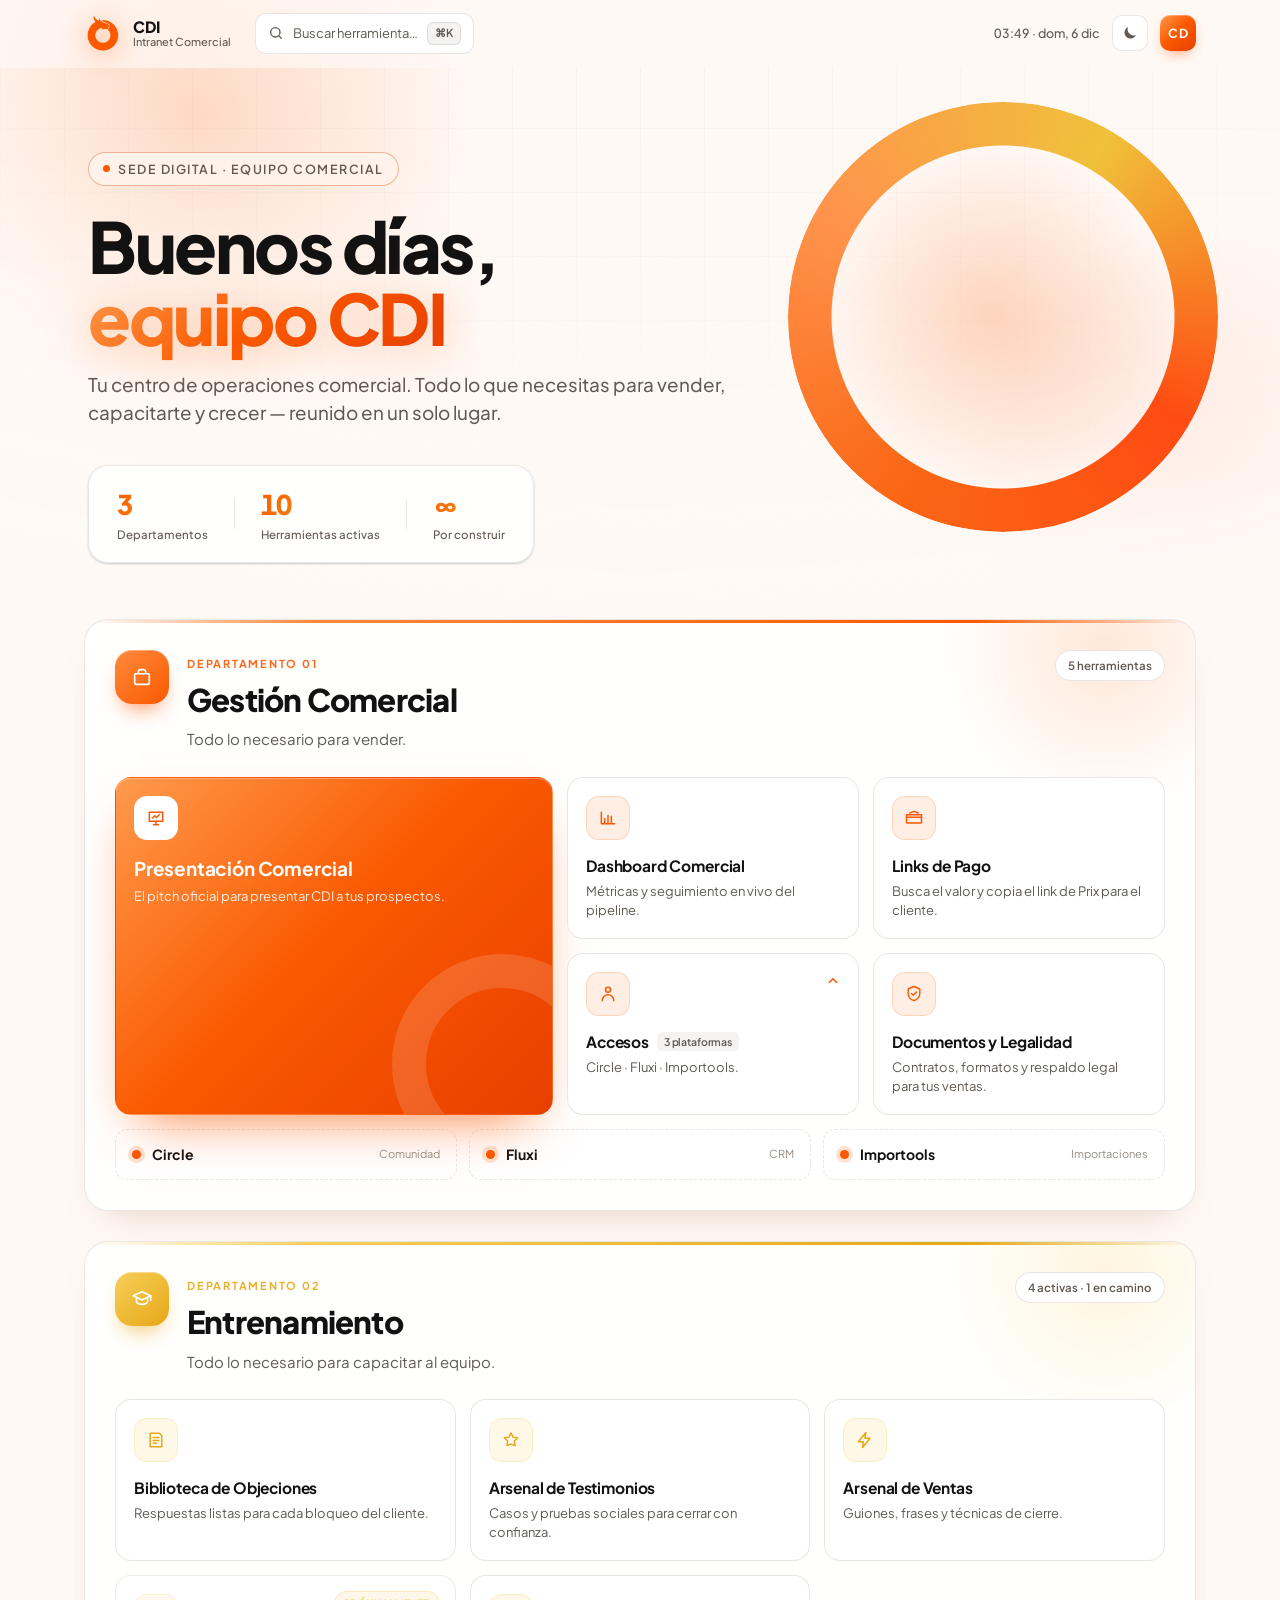
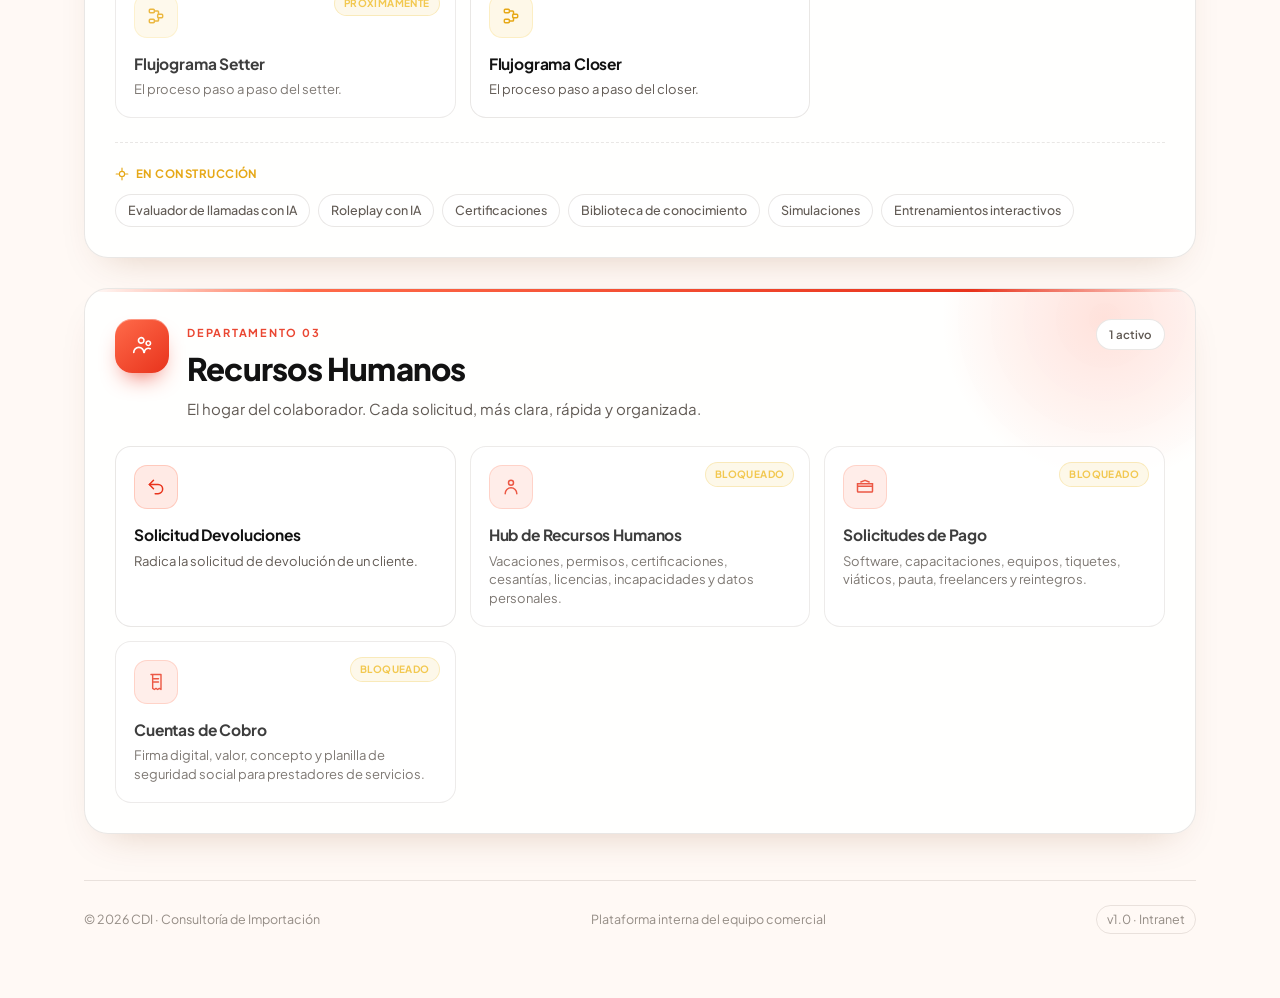
==== commit eff5b521: "RRHH: bloquear portales y agregar Solicitud Devoluciones Co-Authored-By: Claude Opus 5.5 <noreply@an" ====
--- a/index.html
+++ b/index.html
@@ -76,7 +76,7 @@
         </div>
         <span class="stat__div"></span>
         <div class="stat">
-          <span class="stat__num" data-count="12">12</span>
+          <span class="stat__num" data-count="10">10</span>
           <span class="stat__label">Herramientas activas</span>
         </div>
         <span class="stat__div"></span>
@@ -283,11 +283,22 @@
             <h2 class="dept__name">Recursos Humanos</h2>
             <p class="dept__desc">El hogar del colaborador. Cada solicitud, más clara, rápida y organizada.</p>
           </div>
-          <span class="dept__count">3 portales</span>
+          <span class="dept__count">1 activo</span>
         </header>
 
         <div class="tools tools--grid">
-          <a class="tool" href="https://script.google.com/macros/s/AKfycbxIp4zqeXZGeF3pByD9rQe2dy8ywq8Gs6Z43b3OyNgXsw26rpiQXkJwePshu7A9S2L6PQ/exec" target="_blank" rel="noopener" data-name="hub de recursos humanos vacaciones permisos incapacidades">
+          <a class="tool" href="https://script.google.com/macros/s/AKfycbwHZqwj7JlY9vyj9EdR917MvA25Np7XS5CUlZMr_02Nra-gs50mEdbJVmujbJBznIsW0A/exec" target="_blank" rel="noopener" data-name="solicitud devoluciones devolucion reembolso cliente">
+            <span class="tool__ic">
+              <svg viewBox="0 0 24 24" width="20" height="20" aria-hidden="true"><path d="M9 14 4 9l5-5" fill="none" stroke="currentColor" stroke-width="1.8" stroke-linecap="round" stroke-linejoin="round"/><path d="M4 9h10.5a5.5 5.5 0 0 1 0 11H11" fill="none" stroke="currentColor" stroke-width="1.8" stroke-linecap="round"/></svg>
+            </span>
+            <span class="tool__body">
+              <strong class="tool__name">Solicitud Devoluciones</strong>
+              <span class="tool__desc">Radica la solicitud de devolución de un cliente.</span>
+            </span>
+            <span class="tool__arrow" aria-hidden="true">↗</span>
+          </a>
+
+          <span class="tool tool--soon" data-name="hub de recursos humanos vacaciones permisos incapacidades" aria-disabled="true" tabindex="0">
             <span class="tool__ic">
               <svg viewBox="0 0 24 24" width="20" height="20" aria-hidden="true"><path d="M15 7a3 3 0 1 0-6 0 3 3 0 0 0 6 0Z" fill="none" stroke="currentColor" stroke-width="1.8"/><path d="M5 20a7 7 0 0 1 14 0" fill="none" stroke="currentColor" stroke-width="1.8" stroke-linecap="round"/></svg>
             </span>
@@ -295,10 +306,10 @@
               <strong class="tool__name">Hub de Recursos Humanos</strong>
               <span class="tool__desc">Vacaciones, permisos, certificaciones, cesantías, licencias, incapacidades y datos personales.</span>
             </span>
-            <span class="tool__arrow" aria-hidden="true">↗</span>
-          </a>
-
-          <a class="tool" href="https://script.google.com/macros/s/AKfycbwYhcwB9-ssNK3XIppE-UbyPW4-LU3EAcSBA6LuRrw-Fv2vvN2JLWUM8jHxZQyGgWH2Pg/exec" target="_blank" rel="noopener" data-name="portal de solicitudes de pago viaticos software">
+            <span class="badge badge--soon">Bloqueado</span>
+          </span>
+
+          <span class="tool tool--soon" data-name="portal de solicitudes de pago viaticos software" aria-disabled="true" tabindex="0">
             <span class="tool__ic">
               <svg viewBox="0 0 24 24" width="20" height="20" aria-hidden="true"><path d="M3 8h18v9a1 1 0 0 1-1 1H4a1 1 0 0 1-1-1V8Z" fill="none" stroke="currentColor" stroke-width="1.8"/><path d="M3 11h18" stroke="currentColor" stroke-width="1.8"/><path d="M7 6l5-2 5 2" fill="none" stroke="currentColor" stroke-width="1.8" stroke-linecap="round" stroke-linejoin="round"/></svg>
             </span>
@@ -306,10 +317,10 @@
               <strong class="tool__name">Solicitudes de Pago</strong>
               <span class="tool__desc">Software, capacitaciones, equipos, tiquetes, viáticos, pauta, freelancers y reintegros.</span>
             </span>
-            <span class="tool__arrow" aria-hidden="true">↗</span>
-          </a>
-
-          <a class="tool" href="https://script.google.com/macros/s/AKfycbyQmAAyQeXSKdE66JiZekl02hXFp1_J5DjIG2PfjMC3YqGB8W5sEboW4dJCLk_t1_Sy/exec" target="_blank" rel="noopener" data-name="portal de cuentas de cobro firma digital">
+            <span class="badge badge--soon">Bloqueado</span>
+          </span>
+
+          <span class="tool tool--soon" data-name="portal de cuentas de cobro firma digital" aria-disabled="true" tabindex="0">
             <span class="tool__ic">
               <svg viewBox="0 0 24 24" width="20" height="20" aria-hidden="true"><path d="M6 3h12v18l-2-1.3-2 1.3-2-1.3-2 1.3-2-1.3V3Z" fill="none" stroke="currentColor" stroke-width="1.7" stroke-linejoin="round"/><path d="M9 8h6M9 12h6" stroke="currentColor" stroke-width="1.7" stroke-linecap="round"/></svg>
             </span>
@@ -317,8 +328,8 @@
               <strong class="tool__name">Cuentas de Cobro</strong>
               <span class="tool__desc">Firma digital, valor, concepto y planilla de seguridad social para prestadores de servicios.</span>
             </span>
-            <span class="tool__arrow" aria-hidden="true">↗</span>
-          </a>
+            <span class="badge badge--soon">Bloqueado</span>
+          </span>
         </div>
       </article>
 
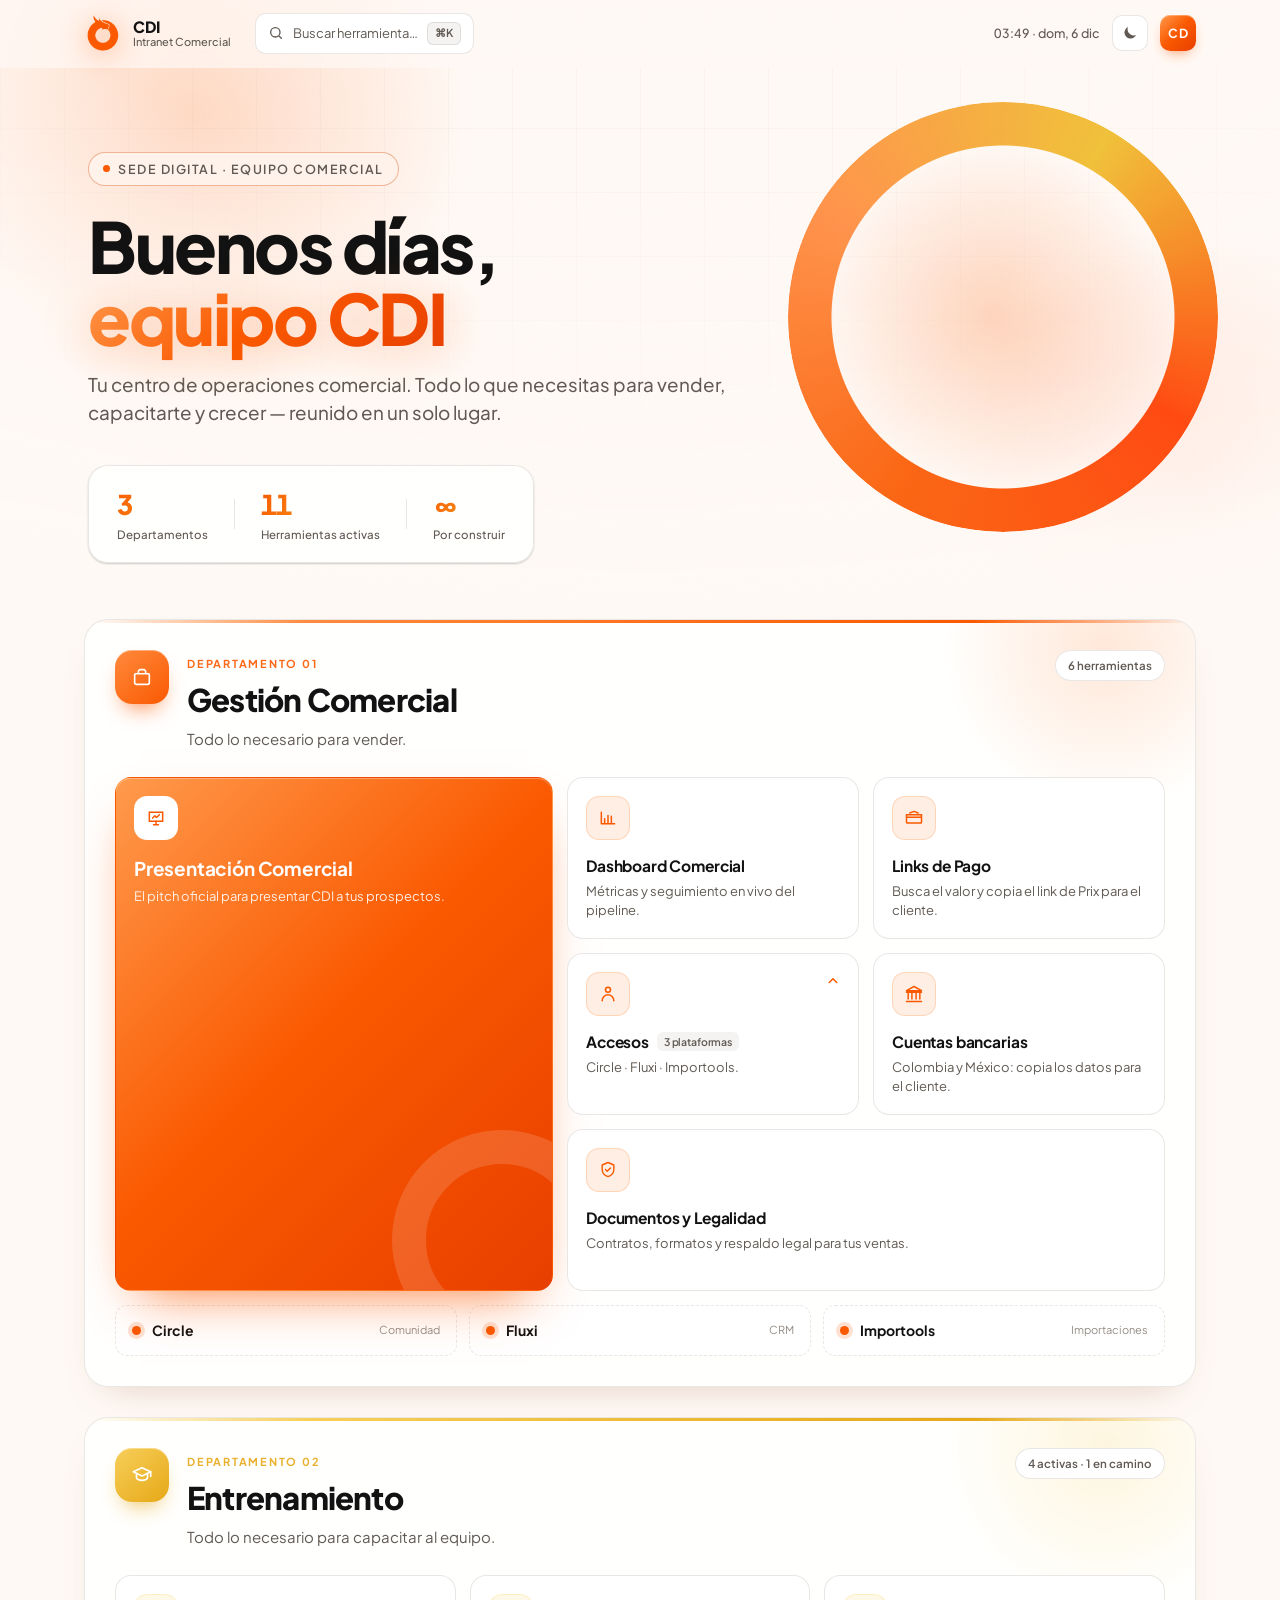
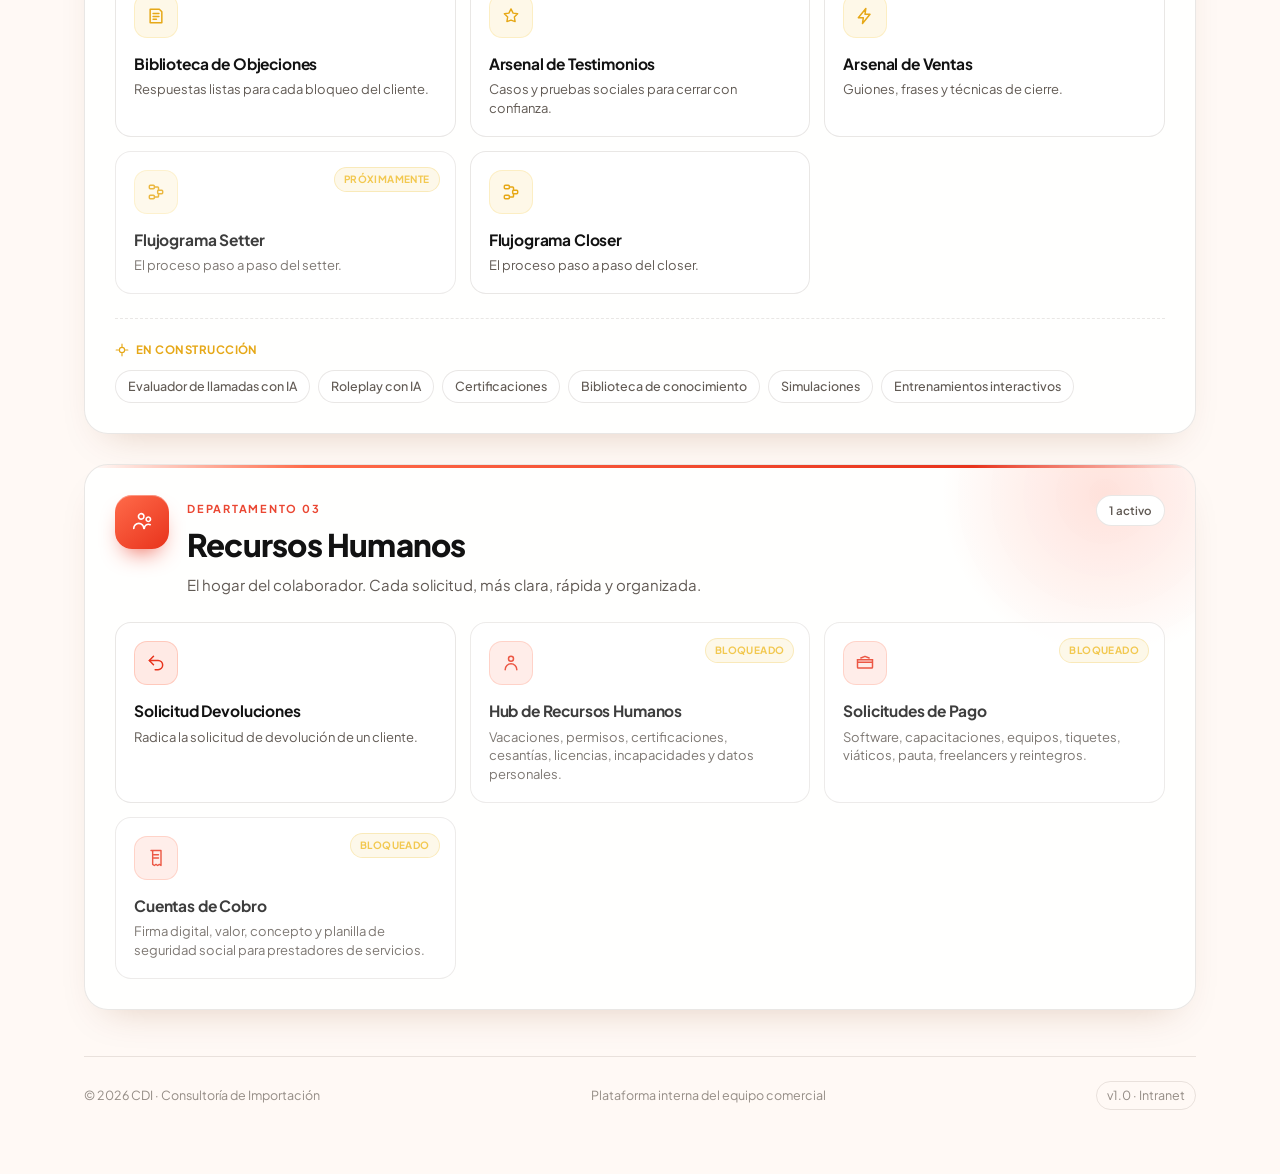
==== commit 56e6c0fb: "Cuentas bancarias como botón propio; Legalidad vuelve a sus 3 documentos Co-Authored-By: Claude Opus" ====
--- a/index.html
+++ b/index.html
@@ -76,7 +76,7 @@
         </div>
         <span class="stat__div"></span>
         <div class="stat">
-          <span class="stat__num" data-count="10">10</span>
+          <span class="stat__num" data-count="11">11</span>
           <span class="stat__label">Herramientas activas</span>
         </div>
         <span class="stat__div"></span>
@@ -102,7 +102,7 @@
             <h2 class="dept__name">Gestión Comercial</h2>
             <p class="dept__desc">Todo lo necesario para vender.</p>
           </div>
-          <span class="dept__count">5 herramientas</span>
+          <span class="dept__count">6 herramientas</span>
         </header>
 
         <div class="tools tools--feature">
@@ -151,6 +151,17 @@
               <svg viewBox="0 0 24 24" width="18" height="18"><path d="m7 10 5 5 5-5" fill="none" stroke="currentColor" stroke-width="2" stroke-linecap="round" stroke-linejoin="round"/></svg>
             </span>
           </button>
+
+          <a class="tool" href="cuentas.html" data-name="cuentas bancarias bancolombia mexico clabe transferencia consignacion">
+            <span class="tool__ic">
+              <svg viewBox="0 0 24 24" width="20" height="20" aria-hidden="true"><path d="M3 10h18M5 10v8M9.5 10v8M14.5 10v8M19 10v8M3 21h18M12 3l9 5H3l9-5Z" fill="none" stroke="currentColor" stroke-width="1.8" stroke-linecap="round" stroke-linejoin="round"/></svg>
+            </span>
+            <span class="tool__body">
+              <strong class="tool__name">Cuentas bancarias</strong>
+              <span class="tool__desc">Colombia y México: copia los datos para el cliente.</span>
+            </span>
+            <span class="tool__arrow" aria-hidden="true">→</span>
+          </a>
 
           <a class="tool" href="legalidad.html" data-name="documentos y legalidad contratos cámara de comercio rut certificación bancaria">
             <span class="tool__ic">
--- a/style.css
+++ b/style.css
@@ -228,7 +228,8 @@
 /* --- tool tiles --- */
 .tools { display: grid; gap: 14px; }
 .tools--feature { grid-template-columns: 1.5fr 1fr 1fr; grid-auto-rows: 1fr; }
-.tools--feature .tool--primary { grid-row: span 2; }
+.tools--feature .tool--primary { grid-row: span 3; }
+.tools--feature > .tool:last-child { grid-column: span 2; } /* 6 herramientas: la última ocupa el ancho de dos */
 .tools--grid { grid-template-columns: repeat(3, 1fr); }
 
 .tool { position: relative; display: flex; flex-direction: column; gap: 14px; text-align: left;
@@ -390,6 +391,7 @@
   main { padding: 0 16px 48px; }
   .topbar__inner { padding: 11px 16px; gap: 10px; }
   .tools--feature, .tools--grid, .accesos { grid-template-columns: 1fr; }
+  .tools--feature > .tool:last-child { grid-column: auto; }
   .hero__stats { display: grid; grid-template-columns: repeat(3, 1fr); gap: 12px; padding: 16px 18px; width: 100%; }
   .stat__div { display: none; }
   .stat__label { font-size: 11px; }
@@ -398,6 +400,17 @@
 
 /* ------------------------ DATOS BANCARIOS (copiar) ---------------------- */
 .bank { display: grid; gap: 14px; }
+.banks { display: grid; grid-template-columns: repeat(auto-fit, minmax(340px, 1fr)); gap: 18px; }
+.bank__head { display: flex; align-items: center; gap: 12px; min-height: 44px; }
+.banks .bank__row { grid-template-columns: 104px 1fr auto; }
+.banks .bank__row--key dd { font-size: 18px; letter-spacing: 0; white-space: nowrap; }
+.bank__flag { font-size: 26px; line-height: 1; }
+.bank__title { margin: 0; font-size: 17px; font-weight: 800; }
+.bank__sub { margin: 2px 0 0; font-size: 12.5px; color: var(--muted); }
+.bank__doc { margin-left: auto; font-size: 12.5px; font-weight: 700; padding: 7px 12px; border-radius: var(--radius-xs);
+  color: var(--cdi); border: 1px solid color-mix(in srgb, var(--cdi) 45%, var(--line)); text-decoration: none; white-space: nowrap; }
+.bank__doc:hover { background: color-mix(in srgb, var(--cdi) 12%, transparent); }
+@media (max-width: 420px) { .banks { grid-template-columns: 1fr; } }
 .bank__rows { margin: 0; border-radius: var(--radius-sm); background: var(--tile); border: 1px solid var(--line); overflow: hidden; }
 .bank__row { display: grid; grid-template-columns: 150px 1fr auto; align-items: center; gap: 12px;
   padding: 13px 16px; border-top: 1px solid var(--line-2); }
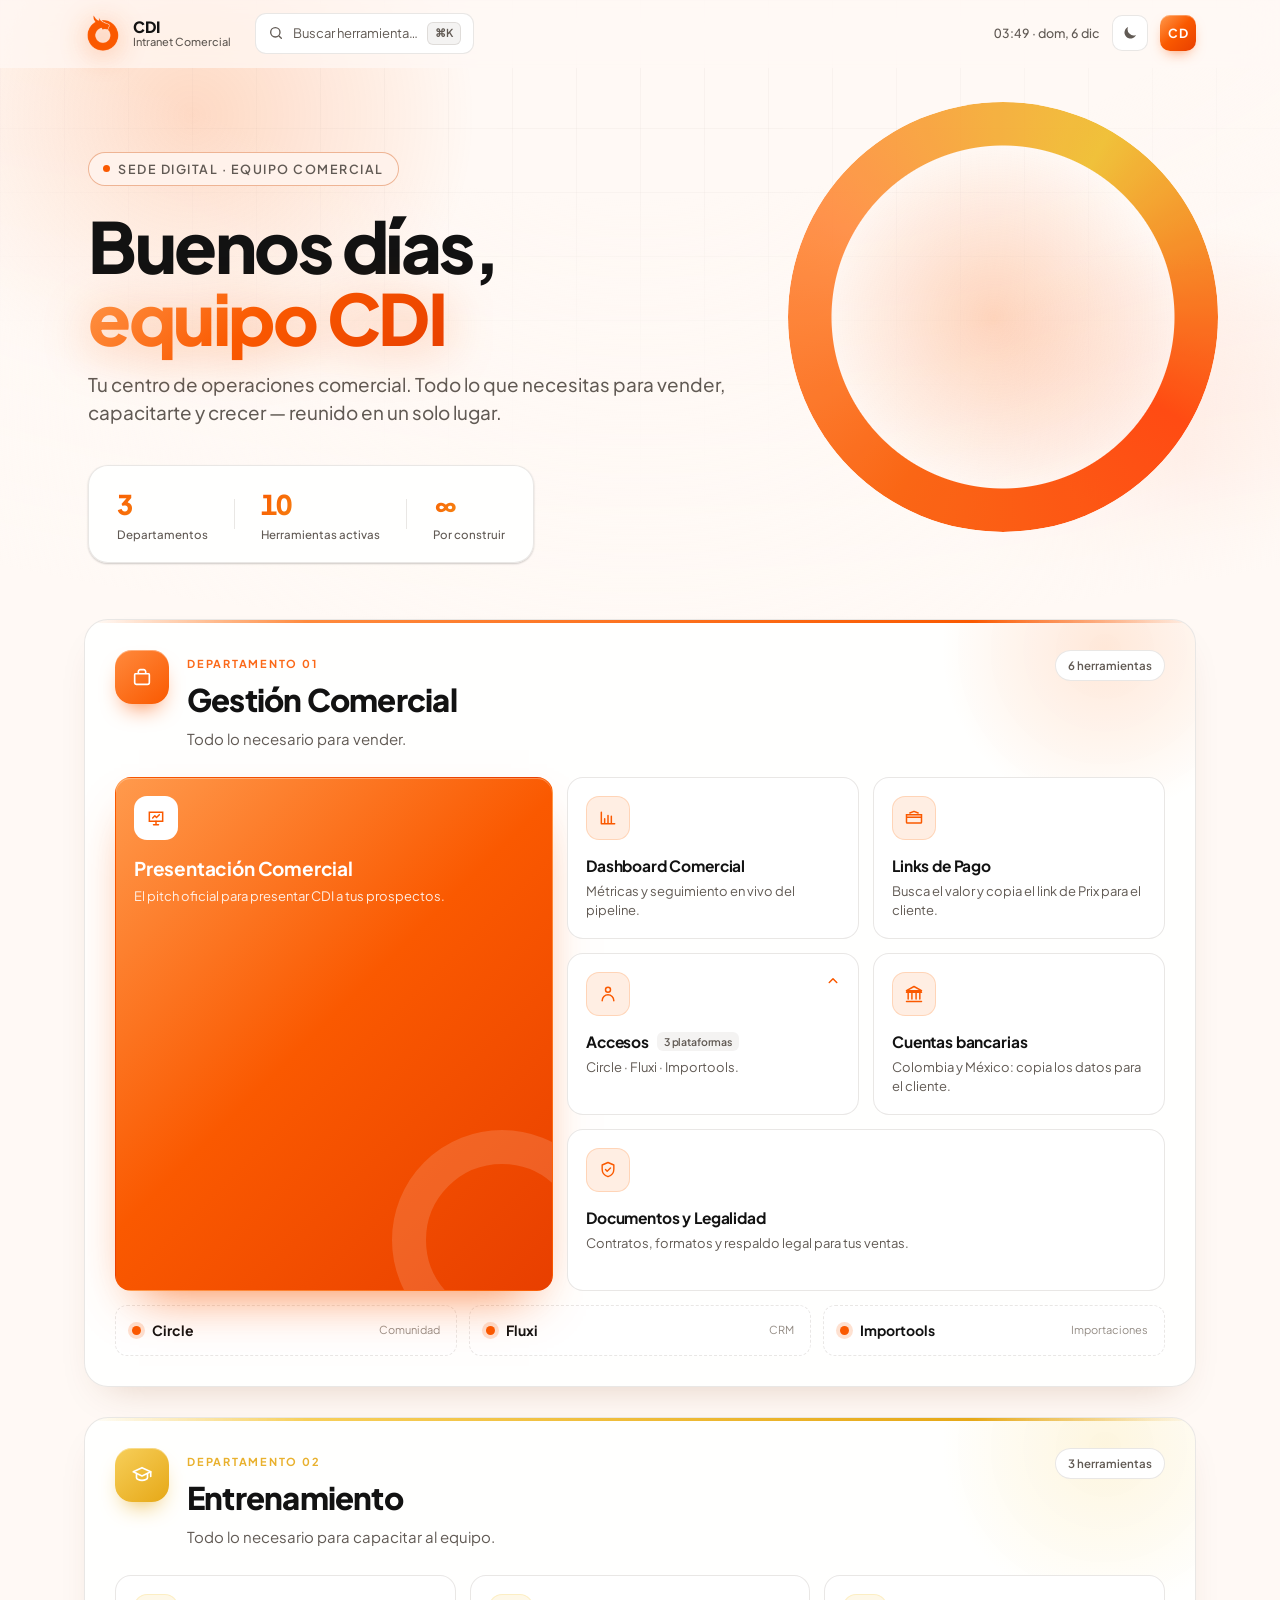
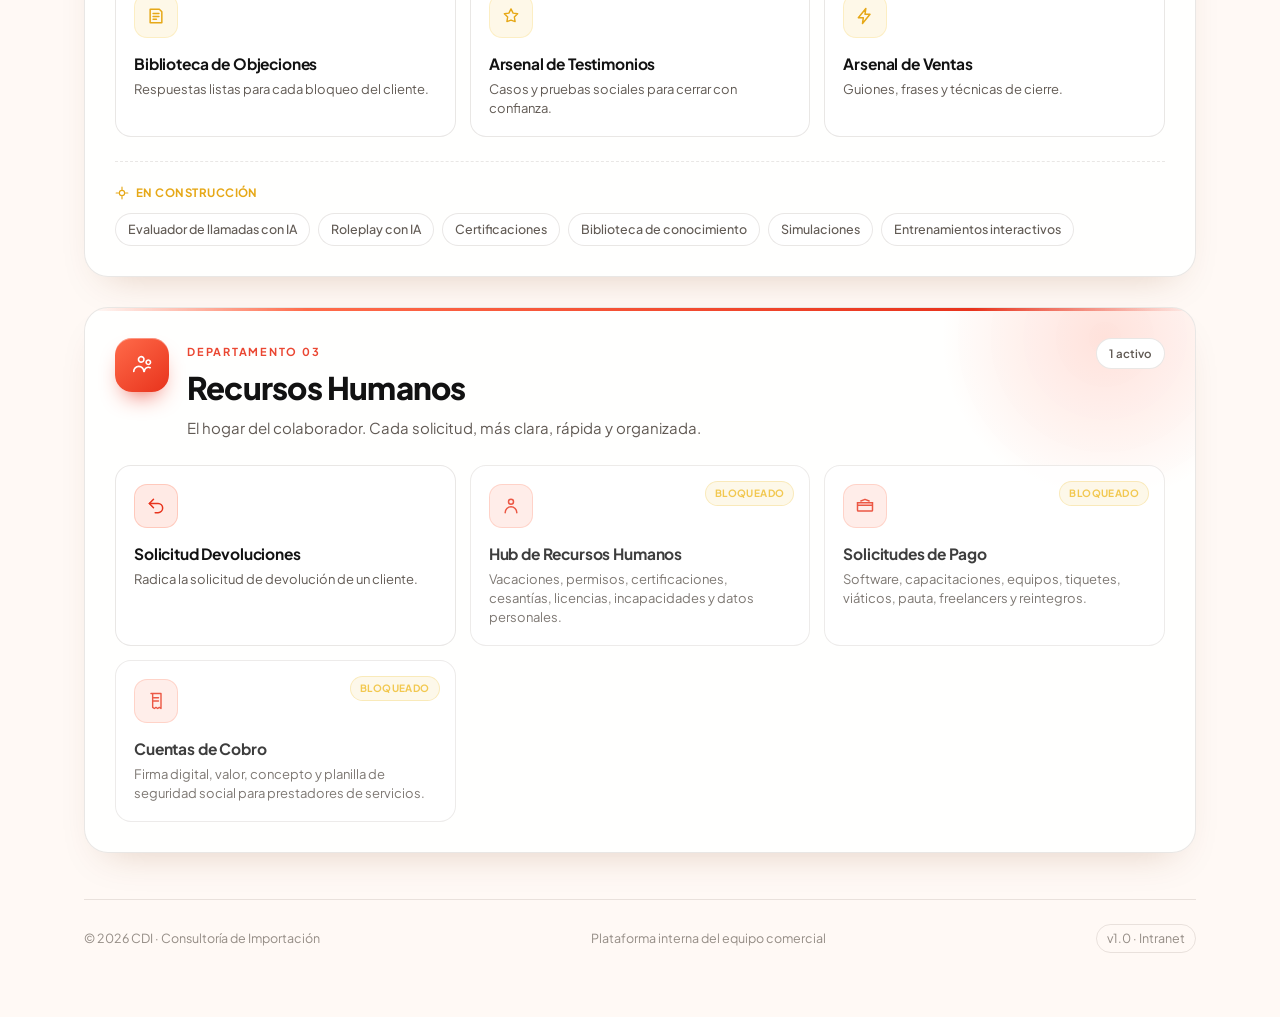
==== commit 376fc590: "Entrenamiento: quitar Flujograma Setter y Flujograma Closer Co-Authored-By: Claude Opus 5.5 <noreply" ====
--- a/index.html
+++ b/index.html
@@ -76,7 +76,7 @@
         </div>
         <span class="stat__div"></span>
         <div class="stat">
-          <span class="stat__num" data-count="11">11</span>
+          <span class="stat__num" data-count="10">10</span>
           <span class="stat__label">Herramientas activas</span>
         </div>
         <span class="stat__div"></span>
@@ -206,7 +206,7 @@
             <h2 class="dept__name">Entrenamiento</h2>
             <p class="dept__desc">Todo lo necesario para capacitar al equipo.</p>
           </div>
-          <span class="dept__count">4 activas · 1 en camino</span>
+          <span class="dept__count">3 herramientas</span>
         </header>
 
         <div class="tools tools--grid">
@@ -239,28 +239,6 @@
             <span class="tool__body">
               <strong class="tool__name">Arsenal de Ventas</strong>
               <span class="tool__desc">Guiones, frases y técnicas de cierre.</span>
-            </span>
-            <span class="tool__arrow" aria-hidden="true">↗</span>
-          </a>
-
-          <span class="tool tool--soon" data-name="flujograma setter" aria-disabled="true" tabindex="0">
-            <span class="tool__ic">
-              <svg viewBox="0 0 24 24" width="20" height="20" aria-hidden="true"><rect x="4" y="4" width="6" height="4" rx="1" fill="none" stroke="currentColor" stroke-width="1.8"/><rect x="14" y="10" width="6" height="4" rx="1" fill="none" stroke="currentColor" stroke-width="1.8"/><rect x="4" y="16" width="6" height="4" rx="1" fill="none" stroke="currentColor" stroke-width="1.8"/><path d="M10 6h4a1 1 0 0 1 1 1v3M10 18h4a1 1 0 0 0 1-1v-3" fill="none" stroke="currentColor" stroke-width="1.8"/></svg>
-            </span>
-            <span class="tool__body">
-              <strong class="tool__name">Flujograma Setter</strong>
-              <span class="tool__desc">El proceso paso a paso del setter.</span>
-            </span>
-            <span class="badge badge--soon">Próximamente</span>
-          </span>
-
-          <a class="tool" href="https://consultoriaimportacion-crypto.github.io/FLUJOCLOSING/" target="_blank" rel="noopener" data-name="flujograma closer proceso cierre">
-            <span class="tool__ic">
-              <svg viewBox="0 0 24 24" width="20" height="20" aria-hidden="true"><rect x="4" y="4" width="6" height="4" rx="1" fill="none" stroke="currentColor" stroke-width="1.8"/><rect x="14" y="10" width="6" height="4" rx="1" fill="none" stroke="currentColor" stroke-width="1.8"/><rect x="4" y="16" width="6" height="4" rx="1" fill="none" stroke="currentColor" stroke-width="1.8"/><path d="M10 6h4a1 1 0 0 1 1 1v3M10 18h4a1 1 0 0 0 1-1v-3" fill="none" stroke="currentColor" stroke-width="1.8"/></svg>
-            </span>
-            <span class="tool__body">
-              <strong class="tool__name">Flujograma Closer</strong>
-              <span class="tool__desc">El proceso paso a paso del closer.</span>
             </span>
             <span class="tool__arrow" aria-hidden="true">↗</span>
           </a>
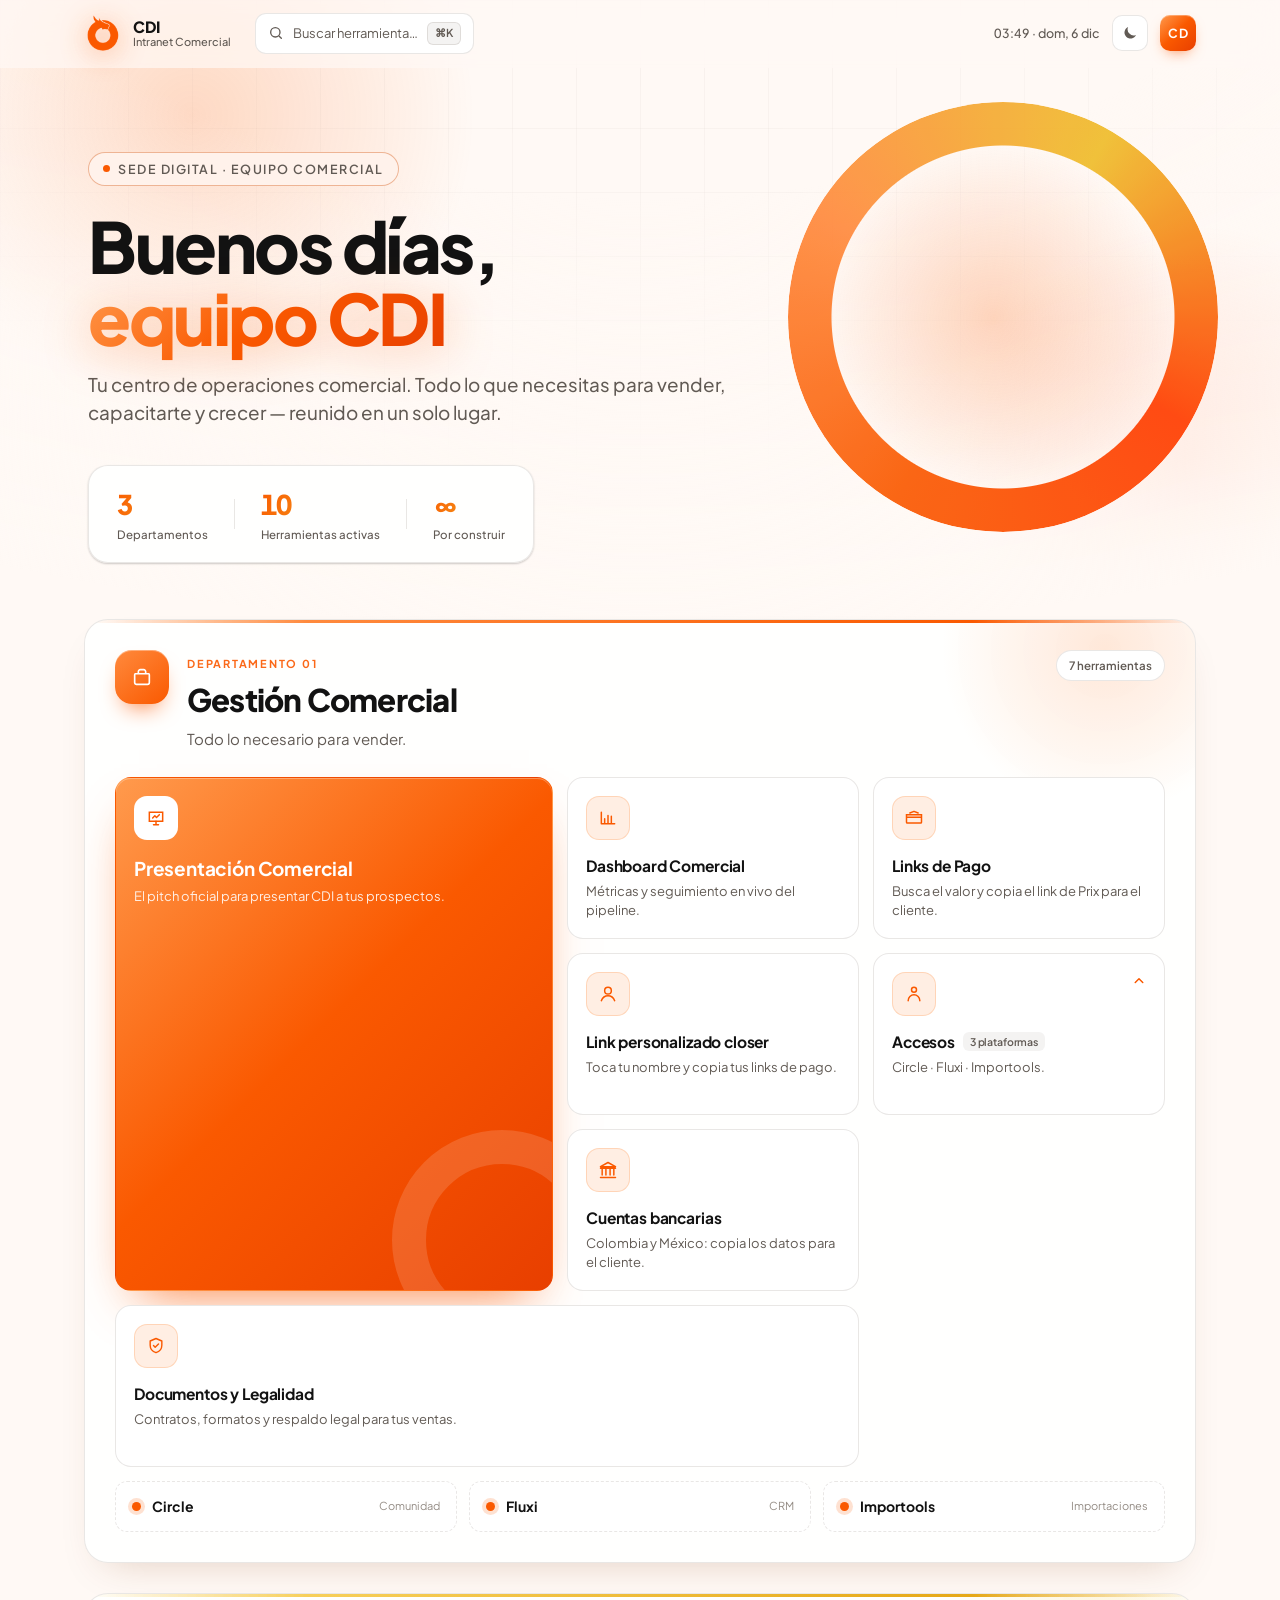
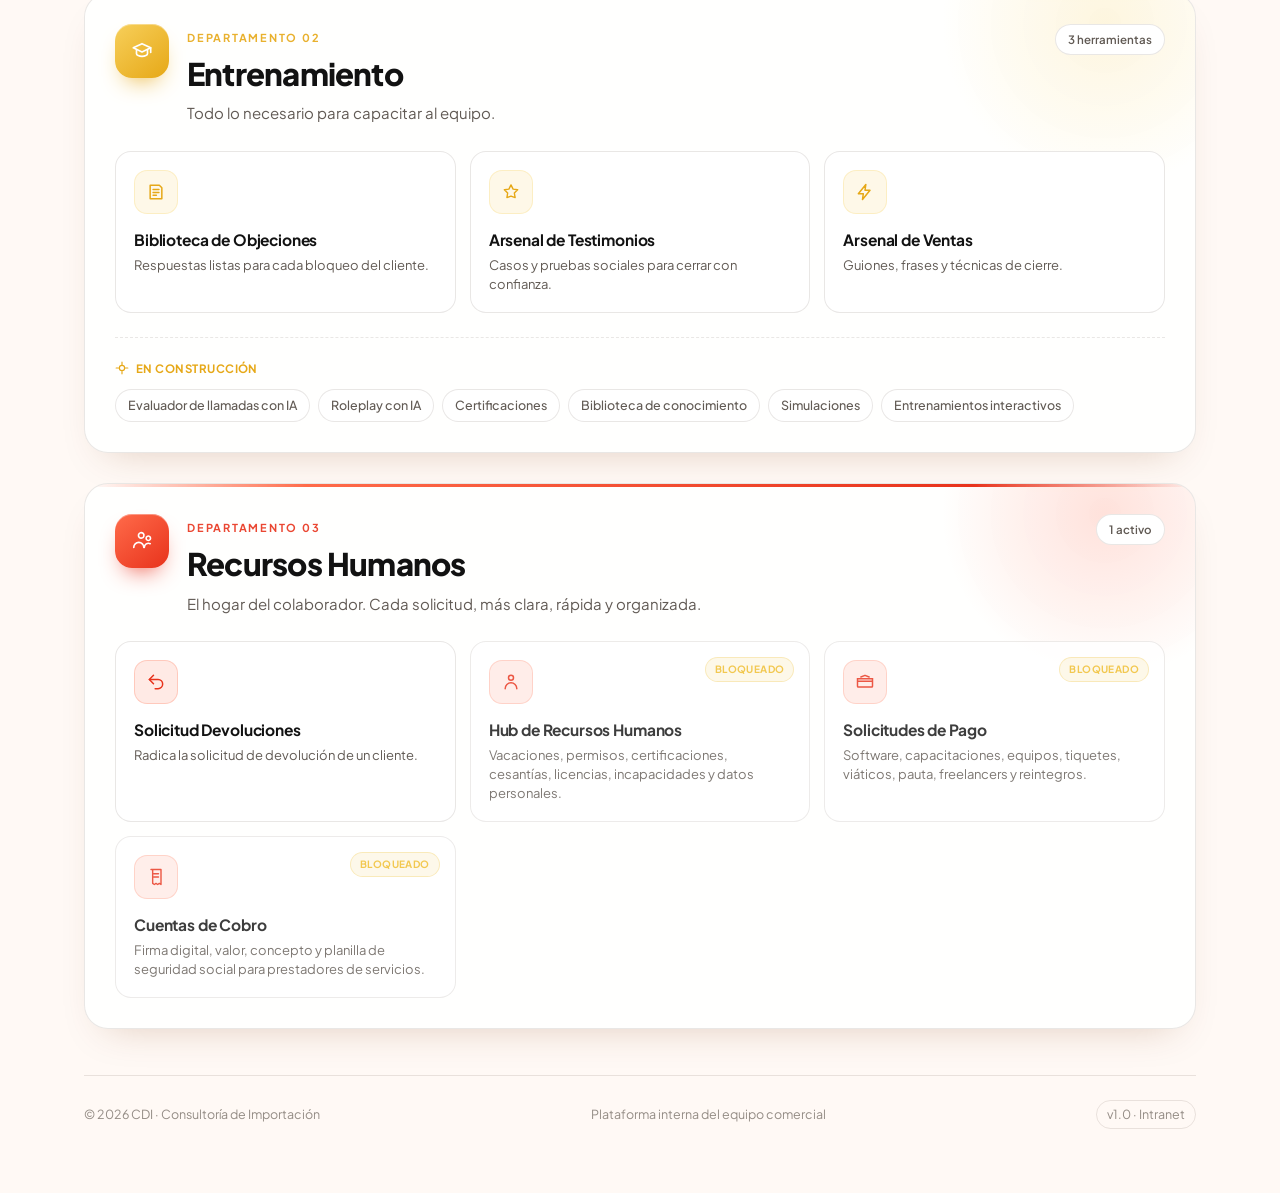
==== commit 7cc9e2c7: "Link personalizado closer: elegir nombre, confirmar y ver solo sus links Co-Authored-By: Claude Opus" ====
--- a/index.html
+++ b/index.html
@@ -102,11 +102,11 @@
             <h2 class="dept__name">Gestión Comercial</h2>
             <p class="dept__desc">Todo lo necesario para vender.</p>
           </div>
-          <span class="dept__count">6 herramientas</span>
+          <span class="dept__count">7 herramientas</span>
         </header>
 
         <div class="tools tools--feature">
-          <a class="tool tool--primary" href="https://consultoriaimportacion-crypto.github.io/Presentacion/" target="_blank" rel="noopener" data-name="presentación comercial">
+          <a class="tool tool--primary" href="https://mejiacarlosenrique.github.io/Presentacion/" target="_blank" rel="noopener" data-name="presentación comercial">
             <span class="tool__ic">
               <svg viewBox="0 0 24 24" width="20" height="20" aria-hidden="true"><path d="M4 5h16v11H4z" fill="none" stroke="currentColor" stroke-width="1.8"/><path d="M9 20h6M12 16v4" stroke="currentColor" stroke-width="1.8" stroke-linecap="round"/><path d="M8 12l2.6-2.6 2 2L16 8" fill="none" stroke="currentColor" stroke-width="1.8" stroke-linecap="round" stroke-linejoin="round"/></svg>
             </span>
@@ -135,6 +135,17 @@
             <span class="tool__body">
               <strong class="tool__name">Links de Pago</strong>
               <span class="tool__desc">Busca el valor y copia el link de Prix para el cliente.</span>
+            </span>
+            <span class="tool__arrow" aria-hidden="true">→</span>
+          </a>
+
+          <a class="tool" href="links-closer.html" data-name="link personalizado closer karen yeison wendy lewin group">
+            <span class="tool__ic">
+              <svg viewBox="0 0 24 24" width="20" height="20" aria-hidden="true"><circle cx="12" cy="8" r="4" fill="none" stroke="currentColor" stroke-width="1.8"/><path d="M4 20c1.5-4 4.5-6 8-6s6.5 2 8 6" fill="none" stroke="currentColor" stroke-width="1.8" stroke-linecap="round"/></svg>
+            </span>
+            <span class="tool__body">
+              <strong class="tool__name">Link personalizado closer</strong>
+              <span class="tool__desc">Toca tu nombre y copia tus links de pago.</span>
             </span>
             <span class="tool__arrow" aria-hidden="true">→</span>
           </a>
--- a/style.css
+++ b/style.css
@@ -427,7 +427,7 @@
 .bank__all:hover { transform: translateY(-2px); }
 .bank__all.is-done { background: rgba(53,196,106,.12); }
 @media (max-width: 560px) {
-  .bank__row { grid-template-columns: 1fr auto; gap: 2px 12px; }
+  .bank__row, .banks .bank__row { grid-template-columns: 1fr auto; gap: 2px 12px; }
   .bank__row dt { grid-column: 1; }
   .bank__row dd { grid-column: 1; grid-row: 2; }
   .bank__copy { grid-column: 2; grid-row: 1 / span 2; }
@@ -464,3 +464,34 @@
   *, *::before, *::after { animation-duration: .001ms !important; transition-duration: .001ms !important; }
   .reveal { opacity: 1; transform: none; }
 }
+
+/* ---------- Link personalizado closer ---------- */
+.closer-pick { display: grid; grid-template-columns: repeat(auto-fill, minmax(160px, 1fr)); gap: 12px; }
+.closer-chip { display: flex; align-items: center; gap: 12px; padding: 14px 16px; font: inherit; font-size: 16px; font-weight: 700;
+  color: var(--text); cursor: pointer; text-align: left; border-radius: var(--radius-sm); border: 1px solid var(--line);
+  background: color-mix(in srgb, var(--text) 3%, transparent); transition: border-color .2s, transform .2s, background .2s; }
+.closer-chip:hover { border-color: color-mix(in srgb, var(--cdi) 45%, var(--line)); transform: translateY(-2px); }
+.closer-chip__ini { display: grid; place-items: center; width: 36px; height: 36px; border-radius: 50%; flex: none;
+  font-size: 15px; font-weight: 800; color: var(--muted); background: color-mix(in srgb, var(--text) 7%, transparent); }
+.closer-chip[aria-selected="true"] { border-color: var(--cdi); background: color-mix(in srgb, var(--cdi) 12%, transparent); }
+.closer-chip[aria-selected="true"] .closer-chip__ini { color: #fff; background: var(--fire); }
+.closer-badge { font-size: 20px; font-weight: 800; }
+#dep-closer-links { scroll-margin-top: 90px; }
+#closerGrid { grid-template-columns: repeat(auto-fill, minmax(min(100%, 270px), 1fr)); }
+
+.closer-switch { font: inherit; font-size: inherit; letter-spacing: inherit; text-transform: inherit; color: var(--muted);
+  background: none; border: 0; padding: 0; cursor: pointer; text-decoration: underline; text-underline-offset: 3px; }
+.closer-switch:hover { color: var(--text); }
+.closer-confirm { position: fixed; inset: 0; z-index: 90; display: grid; place-items: center; padding: 16px; }
+.closer-confirm[hidden] { display: none; }
+.closer-confirm__backdrop { position: absolute; inset: 0; background: rgba(0,0,0,.6); backdrop-filter: blur(6px); }
+.closer-confirm__panel { position: relative; width: min(100%, 380px); padding: 28px 24px 22px; text-align: center;
+  border-radius: var(--radius); border: 1px solid var(--line); background: var(--bg-2, var(--bg)); box-shadow: 0 30px 80px rgba(0,0,0,.5);
+  animation: closerPop .18s ease-out; }
+@keyframes closerPop { from { opacity: 0; transform: translateY(8px) scale(.97); } }
+.closer-confirm__ini { display: inline-grid; place-items: center; width: 56px; height: 56px; border-radius: 50%;
+  font-size: 24px; font-weight: 800; color: #fff; background: var(--fire); margin-bottom: 14px; }
+.closer-confirm__q { margin: 0 0 8px; font-size: 22px; font-weight: 800; letter-spacing: -.01em; }
+.closer-confirm__note { margin: 0 0 20px; font-size: 13.5px; color: var(--muted); }
+.closer-confirm__actions { display: flex; gap: 10px; }
+.closer-confirm__actions .pay-btn { flex: 1; padding: 12px; font-size: 14px; }
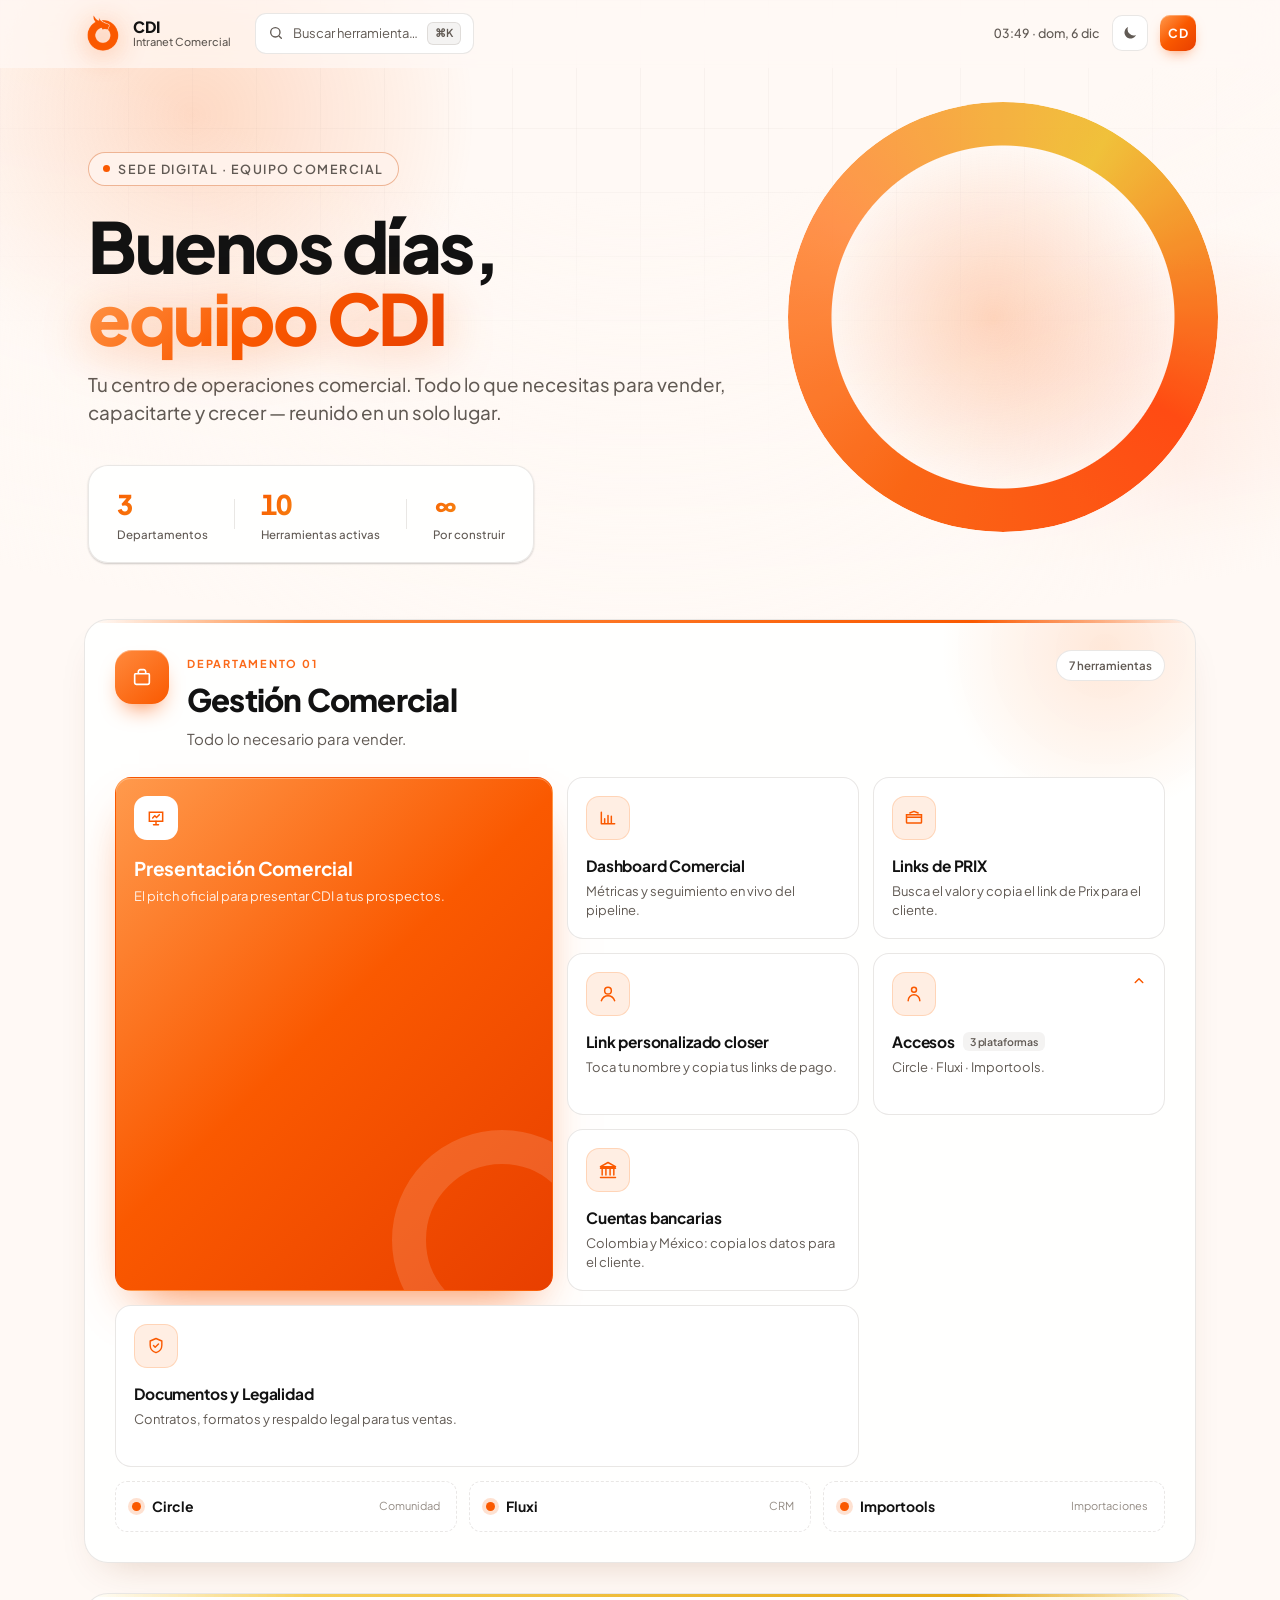
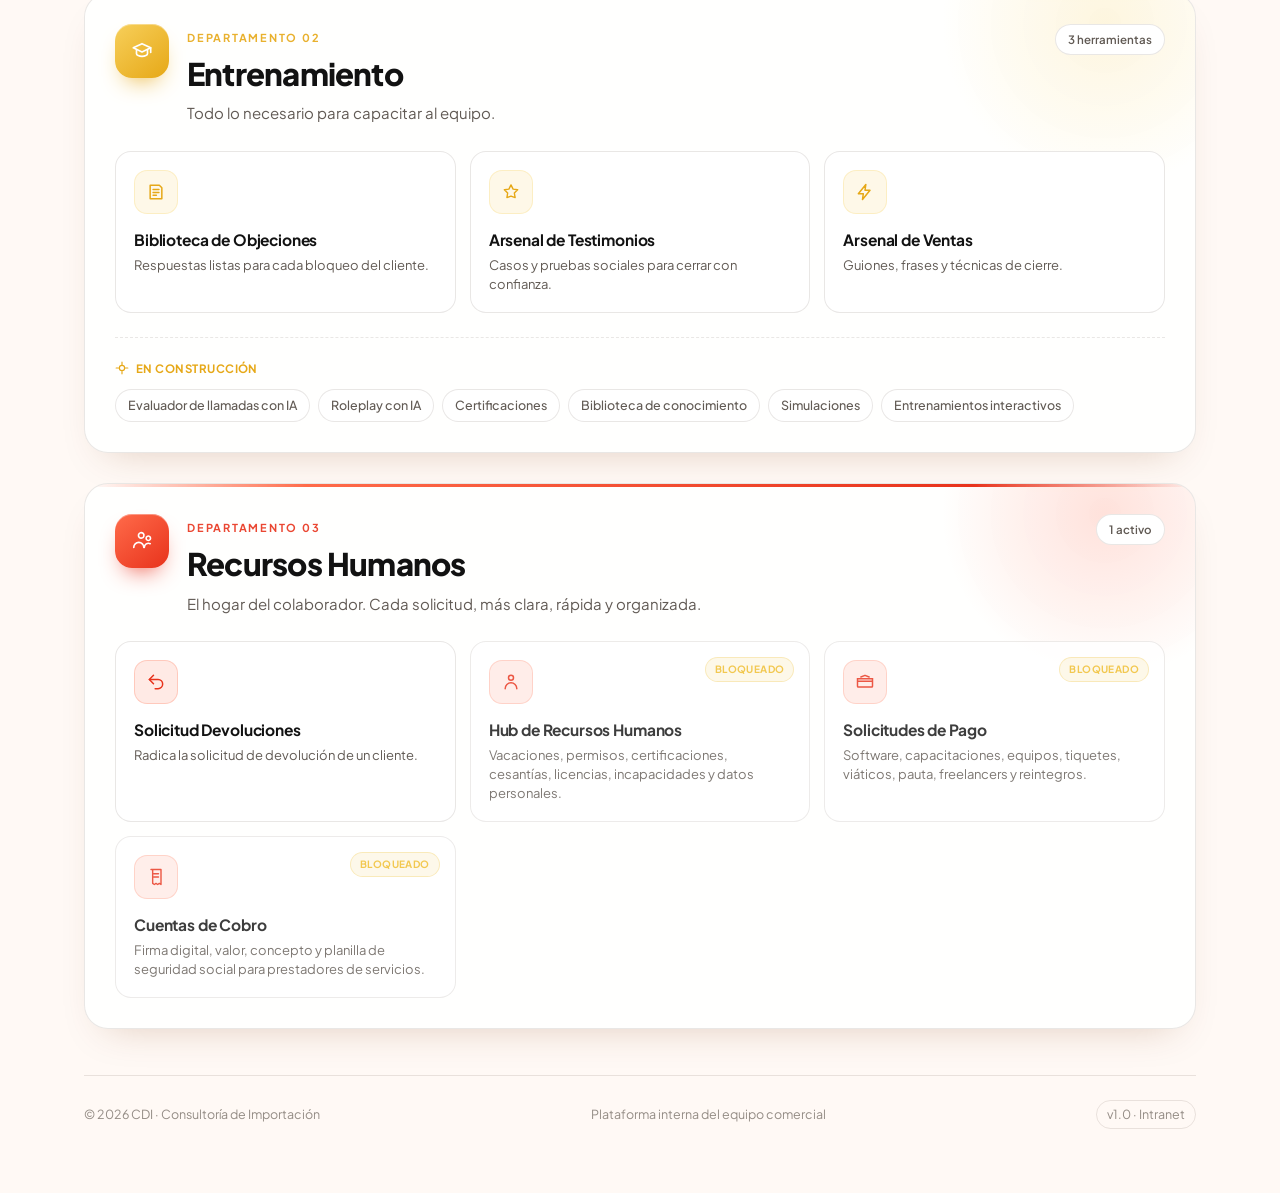
==== commit 7464a1e4: "Links de PRIX: nueva hoja de Prix (20 links), se quitan los anteriores Co-Authored-By: Claude Opus 5" ====
--- a/index.html
+++ b/index.html
@@ -16,7 +16,7 @@
   <link href="https://fonts.googleapis.com/css2?family=Plus+Jakarta+Sans:wght@400;500;600;700;800&display=swap" rel="stylesheet" media="print" onload="this.media='all'" />
   <noscript><link href="https://fonts.googleapis.com/css2?family=Plus+Jakarta+Sans:wght@400;500;600;700;800&display=swap" rel="stylesheet" /></noscript>
 
-  <link rel="stylesheet" href="style.css" />
+  <link rel="stylesheet" href="style.css?v=20261124" />
 </head>
 <body>
   <!-- Capa ambiental de fondo -->
@@ -128,12 +128,12 @@
             <span class="tool__arrow" aria-hidden="true">↗</span>
           </a>
 
-          <a class="tool" href="pagos.html" data-name="links de pago prix pse cobro">
+          <a class="tool" href="pagos.html" data-name="links de prix pago pse breb cobro">
             <span class="tool__ic">
               <svg viewBox="0 0 24 24" width="20" height="20" aria-hidden="true"><path d="M3 8h18v9a1 1 0 0 1-1 1H4a1 1 0 0 1-1-1V8Z" fill="none" stroke="currentColor" stroke-width="1.8"/><path d="M3 11h18" stroke="currentColor" stroke-width="1.8"/><path d="M7 6l5-2 5 2" fill="none" stroke="currentColor" stroke-width="1.8" stroke-linecap="round" stroke-linejoin="round"/></svg>
             </span>
             <span class="tool__body">
-              <strong class="tool__name">Links de Pago</strong>
+              <strong class="tool__name">Links de PRIX</strong>
               <span class="tool__desc">Busca el valor y copia el link de Prix para el cliente.</span>
             </span>
             <span class="tool__arrow" aria-hidden="true">→</span>
@@ -358,6 +358,6 @@
 
   <div class="toast" id="toast" role="status" aria-live="polite"></div>
 
-  <script src="script.js"></script>
+  <script src="script.js?v=20261124"></script>
 </body>
 </html>
